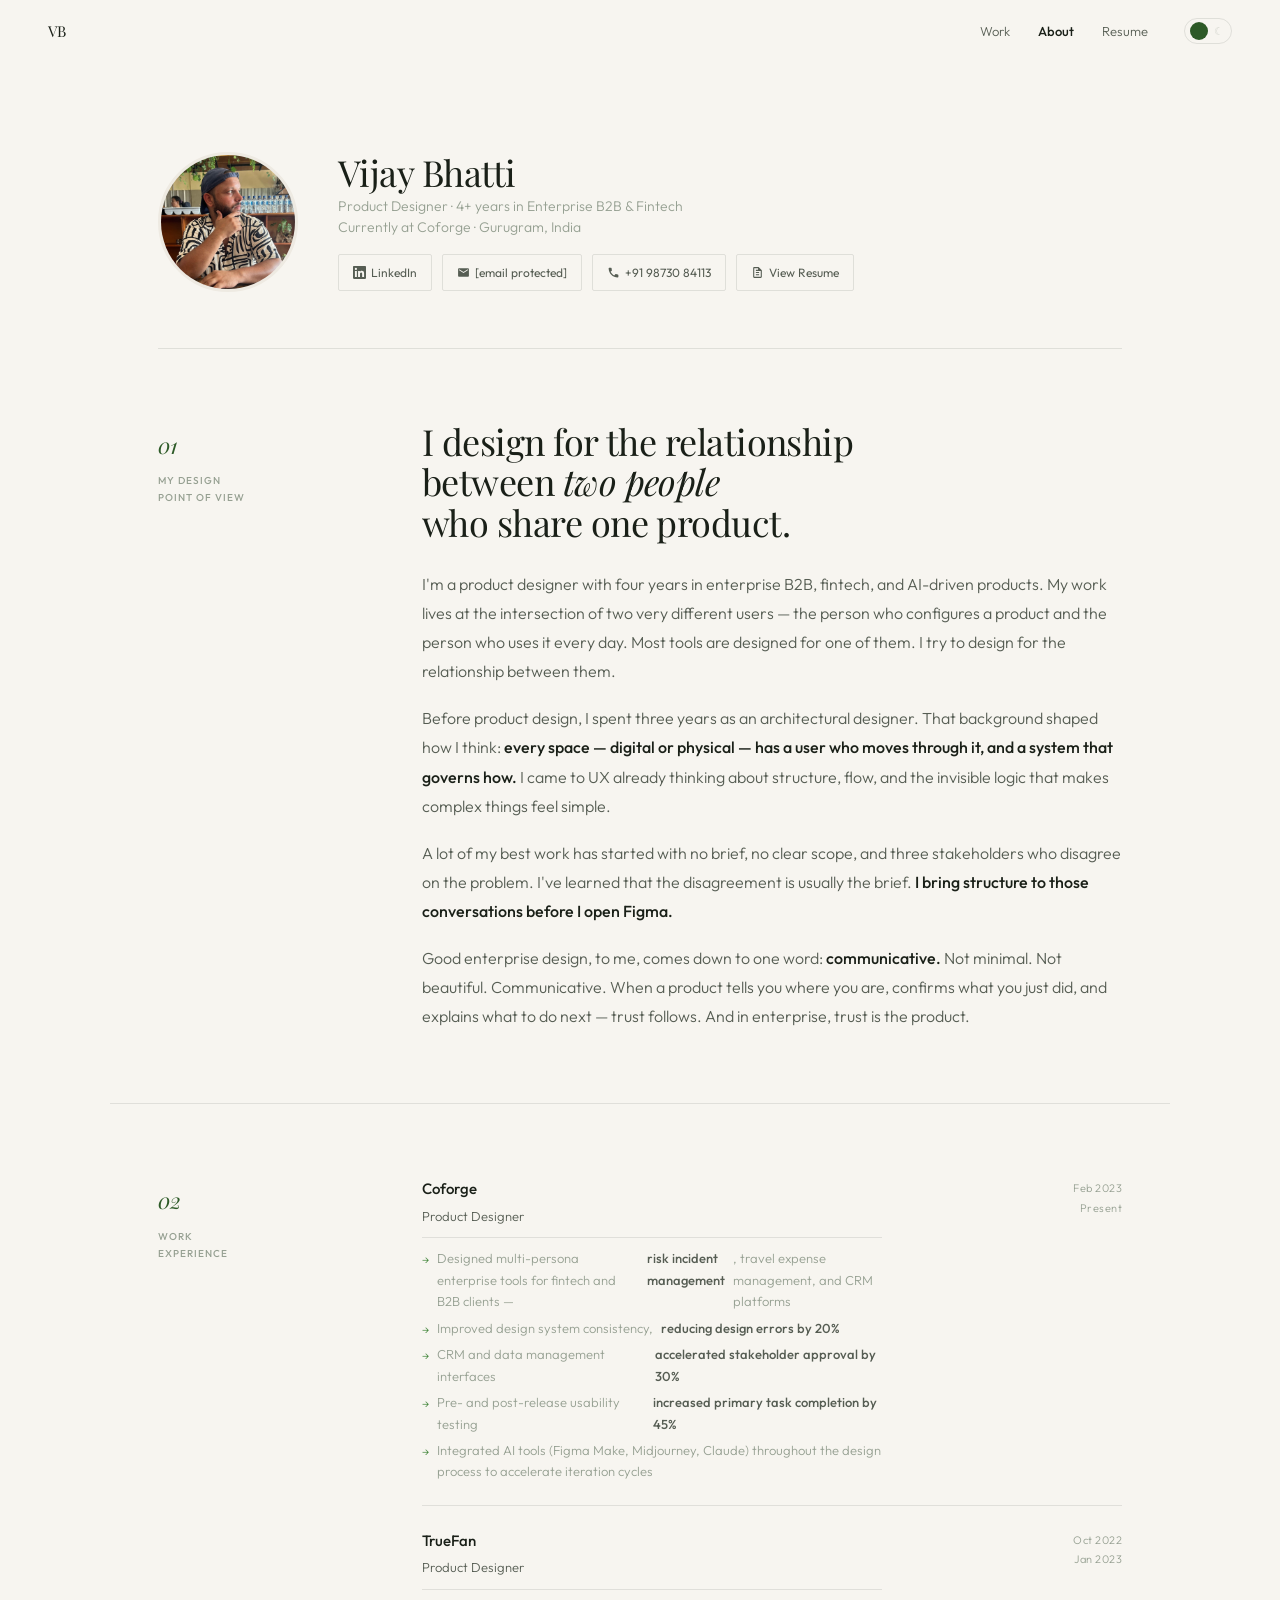
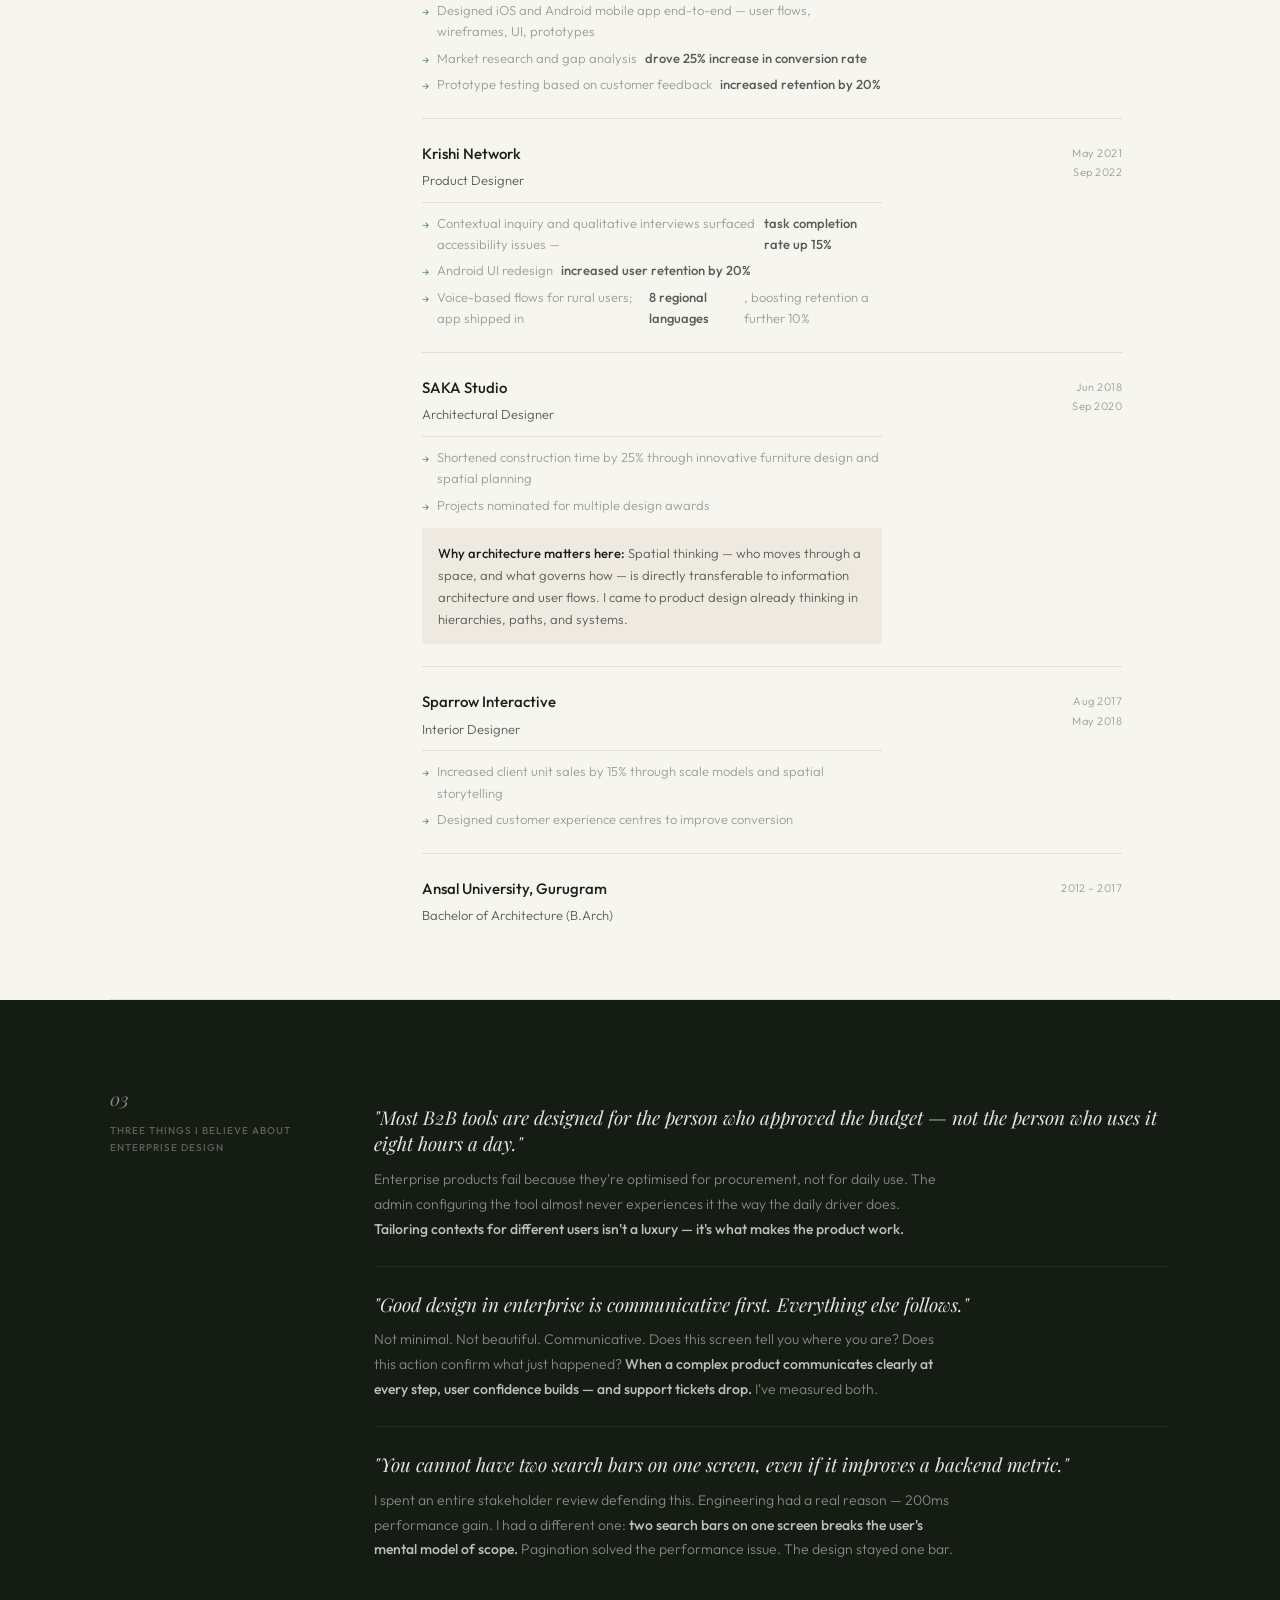
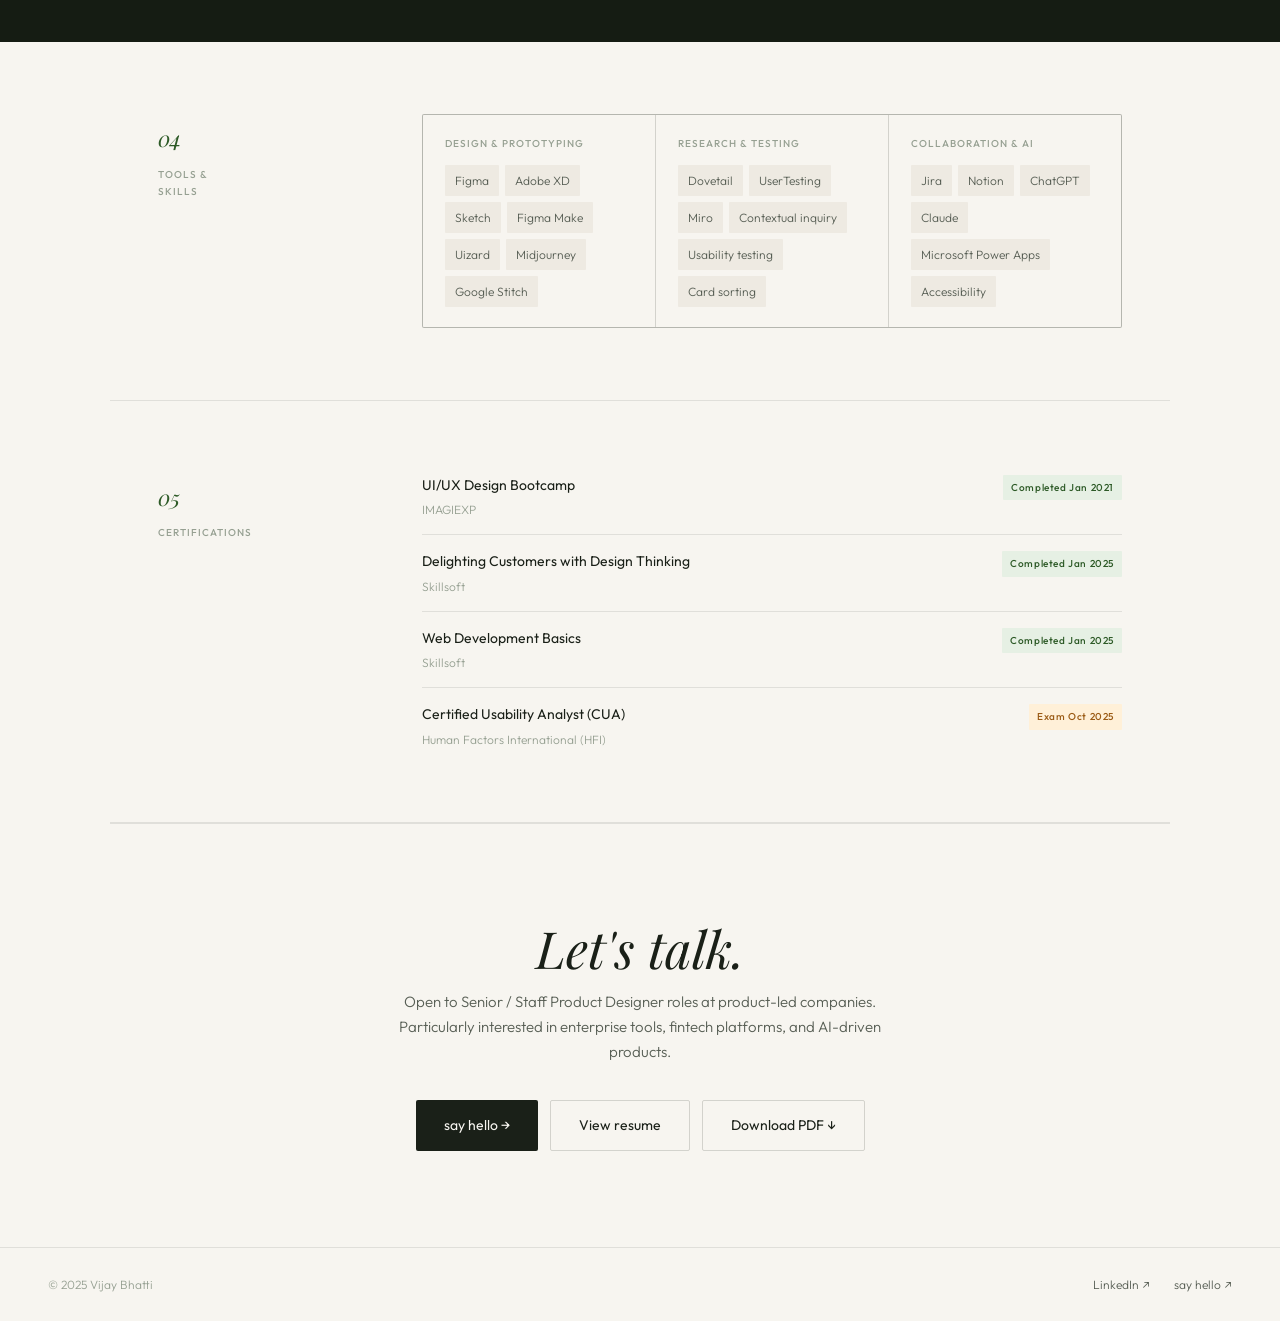
==== about.html @ 5dab1c4c "Update portfolio case studies, navigation, and resume download. Align home/case-study navigation and" ====
<!DOCTYPE html>
<html lang="en">
<head>
<meta charset="UTF-8">
<meta name="viewport" content="width=device-width, initial-scale=1.0">
<title>About — Vijay Bhatti · Product Designer</title>
<meta name="description" content="Vijay Bhatti — Product Designer specialising in enterprise B2B and multi-persona products. 4+ years experience. Currently at Coforge.">
<link rel="preconnect" href="https://fonts.googleapis.com">
<link rel="preconnect" href="https://fonts.gstatic.com" crossorigin>
<link href="https://fonts.googleapis.com/css2?family=Playfair+Display:ital,wght@0,400;0,500;1,400;1,500&family=Outfit:wght@300;400;500&display=swap" rel="stylesheet">
<style>
*,*::before,*::after{box-sizing:border-box;margin:0;padding:0}
:root{
  --bg:#F7F5F0;--bg-alt:#EEEAE2;--bg-dark:#151C13;
  --ink:#1A2018;--ink2:#565D53;--ink3:#96A092;
  --g:#2D5A27;--gl:#4A8A42;--gx:#E6F0E4;
  --w:#C4592A;--border:rgba(26,32,24,.10);--bm:rgba(26,32,24,.16);
  --serif:'Playfair Display',Georgia,serif;--sans:'Outfit',system-ui,sans-serif;--wide:1060px;
}
html{scroll-behavior:smooth}
body{background:var(--bg);color:var(--ink);font-family:var(--sans);font-weight:300;font-size:17px;line-height:1.75;-webkit-font-smoothing:antialiased}
#prog{position:fixed;top:0;left:0;right:0;z-index:200;height:2px;width:0;background:var(--g);transition:width .08s linear}
nav{position:fixed;top:0;left:0;right:0;z-index:100;display:flex;align-items:center;justify-content:space-between;padding:18px 48px;border-bottom:1px solid transparent;transition:background .3s,border-color .3s}
nav.sc{background:rgba(247,245,240,.93);backdrop-filter:blur(14px);border-color:var(--border)}
.nlogo{font-family:var(--serif);font-size:15px;color:var(--ink);text-decoration:none;letter-spacing:.02em}
.nr{display:flex;align-items:center;gap:28px}
.nl{font-size:13px;color:var(--ink2);text-decoration:none;transition:color .2s;font-weight:300}
.nl:hover{color:var(--ink)}
.nl.active{color:var(--ink);font-weight:500}
p{font-size:16px;line-height:1.82;color:var(--ink2);margin-bottom:18px}
p strong{color:var(--ink);font-weight:500}
p:last-child{margin-bottom:0}
footer{border-top:1px solid var(--border);padding:26px 48px;display:flex;justify-content:space-between;align-items:center}
.fc{font-size:12px;color:var(--ink3)}
.flinks{display:flex;gap:24px}
.fa{font-size:12px;color:var(--ink2);text-decoration:none;transition:color .2s}
.fa:hover{color:var(--ink)}
@keyframes fu{from{opacity:0;transform:translateY(14px)}to{opacity:1;transform:none}}

/* ── HERO ── */
.a-hero{padding:152px 48px 0;max-width:var(--wide);margin:0 auto}

/* Photo + identity top strip */
.identity-strip{display:grid;grid-template-columns:auto 1fr;gap:40px;align-items:center;padding-bottom:56px;border-bottom:1px solid var(--border);opacity:0;animation:fu .7s ease .1s forwards}
.avatar{width:140px;height:140px;border-radius:50%;overflow:hidden;flex-shrink:0;border:3px solid var(--bg-alt)}
.avatar img{width:100%;height:100%;object-fit:cover;object-position:center top}
.id-right{}
.id-name{font-family:var(--serif);font-size:36px;font-weight:400;line-height:1.1;letter-spacing:-.015em;color:var(--ink);margin-bottom:4px}
.id-title{font-size:14px;color:var(--ink3);margin-bottom:16px;line-height:1.5}
.id-links{display:flex;gap:10px;flex-wrap:wrap}
.id-link{font-size:12px;font-weight:400;color:var(--ink2);text-decoration:none;padding:7px 14px;border:1px solid var(--border);border-radius:2px;display:flex;align-items:center;gap:5px;transition:border-color .2s,color .2s}
.id-link:hover{border-color:var(--bm);color:var(--ink)}
.id-link svg{width:13px;height:13px;fill:currentColor;flex-shrink:0}

/* POV section */
.pov-section{max-width:var(--wide);margin:0 auto;padding:72px 48px;display:grid;grid-template-columns:200px 1fr;gap:0 64px;border-bottom:1px solid var(--border);opacity:0;transform:translateY(16px);transition:opacity .6s,transform .6s}
.pov-section.v{opacity:1;transform:none}
.sec-label{font-size:10px;font-weight:500;letter-spacing:.1em;text-transform:uppercase;color:var(--ink3);padding-top:6px;line-height:1.7}
.sec-label span{display:block;font-family:var(--serif);font-size:22px;font-style:italic;font-weight:400;color:var(--g);margin-bottom:8px;letter-spacing:0;text-transform:none}
.pov-heading{font-family:var(--serif);font-size:clamp(26px,3vw,36px);font-weight:400;line-height:1.12;letter-spacing:-.015em;color:var(--ink);margin-bottom:28px}
.pov-heading em{font-style:italic}

/* ── GENERIC SECTION ── */
.sec{max-width:var(--wide);margin:0 auto;padding:72px 48px;display:grid;grid-template-columns:200px 1fr;gap:0 64px;border-bottom:1px solid var(--border);opacity:0;transform:translateY(16px);transition:opacity .6s,transform .6s}
.sec.v{opacity:1;transform:none}
.sec:last-of-type{border-bottom:none}

/* ── EXPERIENCE ── */
.exp-list{display:flex;flex-direction:column;gap:0}
.exp-item{display:flex;justify-content:space-between;align-items:flex-start;padding:22px 0;border-bottom:1px solid var(--border)}
.exp-item:first-child{padding-top:0}
.exp-item:last-child{border-bottom:none;padding-bottom:0}
.exp-co{font-size:15px;font-weight:500;color:var(--ink);margin-bottom:2px}
.exp-role{font-size:13px;color:var(--ink2);margin-bottom:0}
.exp-years{font-size:11px;color:var(--ink3);white-space:nowrap;padding-top:3px;letter-spacing:.04em;text-align:right;flex-shrink:0;margin-left:20px}
.exp-bullets{list-style:none;display:flex;flex-direction:column;gap:5px;margin-top:10px;padding-top:10px;border-top:1px solid var(--border);max-width:460px}
.exp-bullet{font-size:13px;color:var(--ink3);line-height:1.65;display:flex;gap:8px}
.exp-bullet::before{content:"→";color:var(--gl);flex-shrink:0;font-size:11px;margin-top:3px}
.exp-bullet strong{color:var(--ink2);font-weight:500}
.arch-note{margin-top:12px;padding:14px 16px;background:var(--bg-alt);border-radius:2px;font-size:13px;color:var(--ink2);line-height:1.7;max-width:460px}
.arch-note strong{color:var(--ink);font-weight:500}

/* ── BELIEFS (dark) ── */
.beliefs-wrap{background:var(--bg-dark);padding:80px 48px;opacity:0;transform:translateY(16px);transition:opacity .6s,transform .6s}
.beliefs-wrap.v{opacity:1;transform:none}
.beliefs-inner{max-width:var(--wide);margin:0 auto;display:grid;grid-template-columns:200px 1fr;gap:0 64px}
.b-label{font-size:10px;font-weight:500;letter-spacing:.1em;text-transform:uppercase;color:rgba(255,255,255,.3);padding-top:4px;line-height:1.7}
.b-label span{display:block;font-family:var(--serif);font-size:18px;font-style:italic;font-weight:400;color:rgba(255,255,255,.5);margin-bottom:8px;letter-spacing:0;text-transform:none}
.beliefs{display:flex;flex-direction:column;gap:0}
.belief{padding:24px 0;border-bottom:1px solid rgba(255,255,255,.07)}
.belief:last-child{border-bottom:none;padding-bottom:0}
.belief-q{font-family:var(--serif);font-size:19px;font-style:italic;color:rgba(255,255,255,.88);line-height:1.4;margin-bottom:10px}
.belief-a{font-size:14px;line-height:1.78;color:rgba(255,255,255,.48);max-width:580px;margin:0}
.belief-a strong{color:rgba(255,255,255,.72);font-weight:500}

/* ── TOOLS ── */
.tools-grid{display:grid;grid-template-columns:1fr 1fr 1fr;gap:1px;background:var(--bm);border:1px solid var(--bm);border-radius:2px;overflow:hidden}
.tg{background:var(--bg);padding:20px 22px}
.tg-l{font-size:10px;font-weight:500;letter-spacing:.1em;text-transform:uppercase;color:var(--ink3);margin-bottom:12px}
.tg-tags{display:flex;flex-wrap:wrap;gap:6px}
.tg-t{font-size:12px;color:var(--ink2);padding:5px 10px;background:var(--bg-alt);border-radius:1px}

/* ── CERTS ── */
.cert-list{display:flex;flex-direction:column;gap:0}
.cert-item{display:flex;justify-content:space-between;align-items:flex-start;padding:14px 0;border-bottom:1px solid var(--border)}
.cert-item:first-child{padding-top:0}
.cert-item:last-child{border-bottom:none;padding-bottom:0}
.cert-name{font-size:14px;font-weight:400;color:var(--ink);margin-bottom:2px}
.cert-org{font-size:12px;color:var(--ink3)}
.cert-badge{font-size:10px;font-weight:500;letter-spacing:.06em;white-space:nowrap;padding:4px 8px;border-radius:1px;margin-left:16px;flex-shrink:0;margin-top:2px}
.cert-badge.done{background:var(--gx);color:var(--g)}
.cert-badge.prog{background:#FFF0D8;color:#9A5A14}

/* ── CTA ── */
.cta-sec{max-width:var(--wide);margin:0 auto;padding:96px 48px;text-align:center;border-top:1px solid var(--border);opacity:0;transform:translateY(16px);transition:opacity .6s,transform .6s}
.cta-sec.v{opacity:1;transform:none}
.cta-h{font-family:var(--serif);font-size:clamp(32px,4vw,52px);font-weight:400;font-style:italic;color:var(--ink);margin-bottom:14px;line-height:1.1}
.cta-sub{font-size:15px;color:var(--ink2);margin-bottom:36px;line-height:1.65;max-width:500px;margin-left:auto;margin-right:auto}
.cta-btns{display:flex;gap:12px;justify-content:center;flex-wrap:wrap}
.btn-p{display:inline-flex;align-items:center;gap:8px;padding:13px 28px;background:var(--ink);color:var(--bg);font-size:14px;font-weight:400;text-decoration:none;border-radius:2px;transition:background .2s}
.btn-p:hover{background:var(--g)}
.btn-s{display:inline-flex;align-items:center;gap:8px;padding:12px 28px;background:transparent;color:var(--ink);font-size:14px;font-weight:400;text-decoration:none;border:1px solid var(--bm);border-radius:2px;transition:border-color .2s}
.btn-s:hover{border-color:var(--ink)}

@media(max-width:760px){
  nav{padding:16px 20px}
  .a-hero{padding:130px 20px 0}
  .identity-strip{grid-template-columns:1fr;gap:24px;text-align:center}
  .id-links{justify-content:center}
  .avatar{margin:0 auto}
  .pov-section,.sec{padding:56px 20px;grid-template-columns:1fr;gap:20px}
  .beliefs-wrap{padding:56px 20px}
  .beliefs-inner{grid-template-columns:1fr;gap:20px}
  .tools-grid{grid-template-columns:1fr}
  .cta-sec{padding:72px 20px}
  footer{padding:24px 20px;flex-direction:column;gap:12px;align-items:flex-start}
}

/* ─── DARK MODE VARIABLES ─── */
[data-theme="dark"] {
  --bg:     #0D1410;
  --bg-alt: #131A11;
  --bg-dark:#070C07;
  --ink:    #D8E8D2;
  --ink2:   #7A9E74;
  --ink3:   #3E5C3A;
  --g:      #58AA50;
  --gl:     #70C266;
  --gx:     rgba(88,170,80,.13);
  --w:      #D87860;
  --border: rgba(188,228,180,.08);
  --bm:     rgba(188,228,180,.14);
}
[data-theme="dark"] body {
  color-scheme: dark;
}
/* Nav scrolled state in dark */
[data-theme="dark"] nav.sc {
  background: rgba(13,20,16,.93);
}
/* Cards / surface overrides */
[data-theme="dark"] .resume-card,
[data-theme="dark"] .wc,
[data-theme="dark"] .wc-body {
  background: var(--bg-alt);
}
[data-theme="dark"] .r-summary {
  background: rgba(88,170,80,.08);
}
/* White backgrounds that need overriding */
[data-theme="dark"] .r-body,
[data-theme="dark"] .mc,
[data-theme="dark"] .strat-card,
[data-theme="dark"] .sc2,
[data-theme="dark"] .pc,
[data-theme="dark"] .method,
[data-theme="dark"] .finding,
[data-theme="dark"] .tool-group,
[data-theme="dark"] .tg,
[data-theme="dark"] .ds-block,
[data-theme="dark"] .desk-card,
[data-theme="dark"] .metric,
[data-theme="dark"] .cert-item,
[data-theme="dark"] .beyond-card,
[data-theme="dark"] .tg,
[data-theme="dark"] .dec-kept,
[data-theme="dark"] .skill-tag,
[data-theme="dark"] .tg-t,
[data-theme="dark"] .screen-card,
[data-theme="dark"] .ta-step {
  background: var(--bg-alt);
}
[data-theme="dark"] .pc.a { background: rgba(88,170,80,.08); }
[data-theme="dark"] .p-card.admin,
[data-theme="dark"] .p-card.a { background: rgba(88,170,80,.08); }
[data-theme="dark"] .finding.w { background: rgba(196,89,42,.06); }
[data-theme="dark"] .arch-note { background: rgba(188,228,180,.05); }
[data-theme="dark"] .wf-card,
[data-theme="dark"] .wf { background: #111811; }
[data-theme="dark"] .wf-bar { background: #0D1510; }
[data-theme="dark"] .wf-field-input,
[data-theme="dark"] .wf-textarea { background: #0A1208; border-color: rgba(188,228,180,.18); }
[data-theme="dark"] .wf-stat,
[data-theme="dark"] .wf-notification { background: rgba(188,228,180,.05); border-color: rgba(188,228,180,.1); }
[data-theme="dark"] .wf-table { border-color: rgba(188,228,180,.1); }
[data-theme="dark"] .wf-thead,
[data-theme="dark"] .wf-sidebar-comments { background: rgba(88,170,80,.08); }
[data-theme="dark"] .wf-trow { border-color: rgba(188,228,180,.05); }
[data-theme="dark"] .wf-sub-steps { background: transparent; }
/* Dark section overrides — keep dark areas dark in dark mode */
[data-theme="dark"] .retro,
[data-theme="dark"] .beliefs-wrap,
[data-theme="dark"] .jm-wrap,
[data-theme="dark"] .r-header {
  background: var(--bg-dark);
}
/* Screen labels */
[data-theme="dark"] .desk-cap,
[data-theme="dark"] .mob-cap,
[data-theme="dark"] .screen-card-cap,
[data-theme="dark"] .ia-wrap,
[data-theme="dark"] .lofi-section,
[data-theme="dark"] .ds-wrap,
[data-theme="dark"] .about-strip {
  background: var(--bg-alt);
  border-color: var(--border);
}
/* Inputs on resume */
[data-theme="dark"] .resume-card { background: #0D1410; border-color: var(--bm); }
[data-theme="dark"] .cert-grid .cert-item { border-color: var(--border); }
/* Image full bleed sections */
[data-theme="dark"] .fb,
[data-theme="dark"] .image-full,
[data-theme="dark"] .cs-image-full { background: var(--bg-alt); }
/* Work cards on index */
[data-theme="dark"] .work-card,
[data-theme="dark"] .wc { background: var(--bg); }
[data-theme="dark"] .wc-ph { background: var(--bg-alt); }
[data-theme="dark"] .wc:hover { background: var(--bg-alt); }
/* Theme toggle button */
.theme-toggle {
  background: none;
  border: 1px solid var(--border);
  border-radius: 50px;
  cursor: pointer;
  display: flex;
  align-items: center;
  gap: 0;
  padding: 5px 10px;
  transition: border-color .2s, background .2s;
  margin-left: 4px;
  position: relative;
  width: 52px;
  height: 28px;
  flex-shrink: 0;
  overflow: hidden;
}
.theme-toggle:hover { border-color: var(--bm); background: var(--gx); }
.theme-toggle-track {
  position: absolute;
  inset: 0;
  display: flex;
  align-items: center;
  justify-content: space-between;
  padding: 0 7px;
}
.theme-toggle-thumb {
  position: absolute;
  width: 18px;
  height: 18px;
  border-radius: 50%;
  background: var(--g);
  top: 50%;
  transform: translateY(-50%);
  left: 5px;
  transition: left .25s cubic-bezier(.4,0,.2,1), background .2s;
}
[data-theme="dark"] .theme-toggle-thumb {
  left: 27px;
  background: var(--g);
}
.tt-sun, .tt-moon {
  font-size: 12px;
  line-height: 1;
  transition: opacity .2s;
}
.tt-sun  { opacity: 1; color: var(--ink3); }
.tt-moon { opacity: .4; color: var(--ink3); }
[data-theme="dark"] .tt-sun  { opacity: .4; }
[data-theme="dark"] .tt-moon { opacity: 1; }

/* ─── PHYSICS CURSOR BALL ─── */
#cursor-ball {
  position: fixed;
  top: 0; left: 0;
  width: 14px; height: 14px;
  border-radius: 50%;
  background: var(--g);
  opacity: .65;
  pointer-events: none;
  z-index: 9999;
  will-change: transform;
  box-shadow: 0 0 0 3px var(--gx);
  transition: opacity .3s, width .2s, height .2s, box-shadow .2s;
  display: none;
}
#cursor-ball.active { display: block; }
#cursor-ball.hovering {
  width: 28px; height: 28px;
  opacity: .25;
  box-shadow: 0 0 0 6px var(--gx);
}
@media (pointer: coarse) { #cursor-ball { display: none !important; } }

/* ─── DARK THEME VARIABLES ─── */
[data-theme="dark"]{
  --bg:#0D1410;--bg-alt:#131A11;--bg-dark:#070C07;
  --ink:#D8E8D2;--ink2:#7A9E74;--ink3:#3E5C3A;
  --g:#58AA50;--gl:#70C266;--gx:rgba(88,170,80,.13);
  --w:#D87860;--border:rgba(188,228,180,.08);--bm:rgba(188,228,180,.14);
}
[data-theme="dark"] body{color-scheme:dark}
[data-theme="dark"] nav.sc{background:rgba(13,20,16,.94)}
[data-theme="dark"] .mc,[data-theme="dark"] .sc2,[data-theme="dark"] .pc,
[data-theme="dark"] .pc.b,[data-theme="dark"] .method,[data-theme="dark"] .finding,
[data-theme="dark"] .tg,[data-theme="dark"] .ds-block,[data-theme="dark"] .desk-card,
[data-theme="dark"] .metric,[data-theme="dark"] .cert-item,[data-theme="dark"] .beyond-card,
[data-theme="dark"] .dec-kept,[data-theme="dark"] .skill-tag,[data-theme="dark"] .tg-t,
[data-theme="dark"] .screen-card,[data-theme="dark"] .ta-step,
[data-theme="dark"] .tool-group,[data-theme="dark"] .strat-card,
[data-theme="dark"] .cert-list .cert-item,[data-theme="dark"] .exp-item,
[data-theme="dark"] .arch-note,[data-theme="dark"] .killed-item{background:var(--bg-alt)}
[data-theme="dark"] .pc.a,[data-theme="dark"] .p-card.admin,
[data-theme="dark"] .p-card.a{background:rgba(88,170,80,.08)}
[data-theme="dark"] .finding.w,[data-theme="dark"] .finding.warn{background:rgba(196,89,42,.06)}
[data-theme="dark"] .work-card,[data-theme="dark"] .wc{background:var(--bg)}
[data-theme="dark"] .wc:hover,[data-theme="dark"] .wc-ph{background:var(--bg-alt)}
[data-theme="dark"] .wc-body{background:transparent}
[data-theme="dark"] .retro,[data-theme="dark"] .beliefs-wrap,
[data-theme="dark"] .jm-wrap,[data-theme="dark"] .r-header{background:var(--bg-dark)}
[data-theme="dark"] .ia-wrap,[data-theme="dark"] .lofi-section,
[data-theme="dark"] .ds-wrap,[data-theme="dark"] .about-strip,
[data-theme="dark"] .tf-wrap{background:var(--bg-alt)}
[data-theme="dark"] .desk-cap,[data-theme="dark"] .mob-cap,
[data-theme="dark"] .screen-card-cap{background:var(--bg-alt);border-color:var(--border)}
[data-theme="dark"] .resume-card{background:#0D1410;border-color:var(--bm)}
[data-theme="dark"] .r-summary{background:rgba(88,170,80,.08)}
[data-theme="dark"] .wf,[data-theme="dark"] .wc-card{background:#111811}
[data-theme="dark"] .wf-bar{background:#0D1510}
[data-theme="dark"] .wf-thead,[data-theme="dark"] .wf-sidebar-comments{background:rgba(88,170,80,.08)}
/* theme toggle */
.theme-toggle{
  background:none;border:1px solid var(--border);border-radius:50px;
  cursor:pointer;padding:0;margin-left:8px;
  position:relative;width:48px;height:26px;flex-shrink:0;
  transition:border-color .2s,background .2s;overflow:hidden;
}
.theme-toggle:hover{border-color:var(--bm);background:var(--gx)}
.tt-track{
  position:absolute;inset:0;display:flex;
  align-items:center;justify-content:space-between;padding:0 6px;
}
.tt-sun,.tt-moon{font-size:11px;line-height:1;transition:opacity .2s;user-select:none}
.tt-sun{color:#C4960A;opacity:1}
.tt-moon{color:var(--ink3);opacity:.35}
[data-theme="dark"] .tt-sun{opacity:.35}
[data-theme="dark"] .tt-moon{opacity:1;color:#9AC0E0}
.tt-thumb{
  position:absolute;width:18px;height:18px;border-radius:50%;
  background:var(--g);top:50%;transform:translateY(-50%);
  left:4px;transition:left .25s cubic-bezier(.4,0,.2,1),background .2s;
}
[data-theme="dark"] .tt-thumb{left:26px}
/* cursor ball */
#vb-ball{
  position:fixed;top:0;left:0;width:13px;height:13px;border-radius:50%;
  background:var(--g);opacity:.6;pointer-events:none;z-index:9999;
  will-change:transform;box-shadow:0 0 0 3px var(--gx);
  transition:opacity .4s,width .18s,height .18s,box-shadow .18s;
  display:none;
}
#vb-ball.on{display:block}
#vb-ball.big{width:26px;height:26px;opacity:.22;box-shadow:0 0 0 7px var(--gx)}
@media(pointer:coarse){#vb-ball{display:none!important}}
</style>
</head>
<body>
<div id="prog"></div>

<nav id="nav">
  <a href="index.html" class="nlogo">VB</a>
  <div class="nr">
    <a href="index.html" class="nl">Work</a>
    <a href="about.html" class="nl active">About</a>
    <a href="resume.html" class="nl">Resume</a>
  <button class="theme-toggle" id="theme-toggle" aria-label="Toggle dark mode" onclick="toggleTheme()">
    <div class="theme-toggle-track">
      <span class="tt-sun">☀</span>
      <span class="tt-moon">☾</span>
    </div>
    <div class="theme-toggle-thumb"></div>
  </button>
  </div>
</nav>

<!-- IDENTITY STRIP -->
<section class="a-hero">
  <div class="identity-strip">
    <div class="avatar">
      <img src="[data-uri]" alt="Vijay Bhatti">
    </div>
    <div class="id-right">
      <div class="id-name">Vijay Bhatti</div>
      <div class="id-title">Product Designer · 4+ years in Enterprise B2B &amp; Fintech<br>Currently at Coforge · Gurugram, India</div>
      <div class="id-links">
        <a href="https://www.linkedin.com/in/vijay-bhattti-4a036782/" class="id-link" target="_blank">
          <svg viewBox="0 0 24 24"><path d="M20.447 20.452h-3.554v-5.569c0-1.328-.027-3.037-1.852-3.037-1.853 0-2.136 1.445-2.136 2.939v5.667H9.351V9h3.414v1.561h.046c.477-.9 1.637-1.85 3.37-1.85 3.601 0 4.267 2.37 4.267 5.455v6.286zM5.337 7.433a2.062 2.062 0 01-2.063-2.065 2.064 2.064 0 112.063 2.065zm1.782 13.019H3.555V9h3.564v11.452zM22.225 0H1.771C.792 0 0 .774 0 1.729v20.542C0 23.227.792 24 1.771 24h20.451C23.2 24 24 23.227 24 22.271V1.729C24 .774 23.2 0 22.222 0h.003z"/></svg>
          LinkedIn
        </a>
        <a href="/cdn-cgi/l/email-protection#e89e818289918a80899c9c81d9d1d1daa88f85898184c68b8785" class="id-link">
          <svg viewBox="0 0 24 24"><path d="M20 4H4c-1.1 0-2 .9-2 2v12c0 1.1.9 2 2 2h16c1.1 0 2-.9 2-2V6c0-1.1-.9-2-2-2zm0 4l-8 5-8-5V6l8 5 8-5v2z"/></svg>
          <span class="__cf_email__" data-cfemail="c7b1aeada6bea5afa6b3b3aef6fefef587a0aaa6aeabe9a4a8aa">[email&#160;protected]</span>
        </a>
        <a href="tel:+919873084113" class="id-link">
          <svg viewBox="0 0 24 24"><path d="M6.62 10.79c1.44 2.83 3.76 5.14 6.59 6.59l2.2-2.2c.27-.27.67-.36 1.02-.24 1.12.37 2.33.57 3.57.57.55 0 1 .45 1 1V20c0 .55-.45 1-1 1-9.39 0-17-7.61-17-17 0-.55.45-1 1-1h3.5c.55 0 1 .45 1 1 0 1.25.2 2.45.57 3.57.11.35.03.74-.25 1.02l-2.2 2.2z"/></svg>
          +91 98730 84113
        </a>
        <a href="resume.html" class="id-link">
          <svg viewBox="0 0 24 24"><path d="M14 2H6c-1.1 0-2 .9-2 2v16c0 1.1.9 2 2 2h12c1.1 0 2-.9 2-2V8l-6-6zm4 18H6V4h7v5h5v11zm-9-5h6v2H9v-2zm0-4h6v2H9v-2zm0-4h4v2H9V7z"/></svg>
          View Resume
        </a>
      </div>
    </div>
  </div>
</section>

<!-- POV -->
<div class="pov-section" id="pov">
  <div class="sec-label"><span>01</span>My design<br>point of view</div>
  <div>
    <h1 class="pov-heading">I design for the relationship<br>between <em>two people</em><br>who share one product.</h1>
    <p>I'm a product designer with four years in enterprise B2B, fintech, and AI-driven products. My work lives at the intersection of two very different users — the person who configures a product and the person who uses it every day. Most tools are designed for one of them. I try to design for the relationship between them.</p>
    <p>Before product design, I spent three years as an architectural designer. That background shaped how I think: <strong>every space — digital or physical — has a user who moves through it, and a system that governs how.</strong> I came to UX already thinking about structure, flow, and the invisible logic that makes complex things feel simple.</p>
    <p>A lot of my best work has started with no brief, no clear scope, and three stakeholders who disagree on the problem. I've learned that the disagreement is usually the brief. <strong>I bring structure to those conversations before I open Figma.</strong></p>
    <p>Good enterprise design, to me, comes down to one word: <strong>communicative.</strong> Not minimal. Not beautiful. Communicative. When a product tells you where you are, confirms what you just did, and explains what to do next — trust follows. And in enterprise, trust is the product.</p>
  </div>
</div>

<!-- EXPERIENCE -->
<div class="sec" id="exp">
  <div class="sec-label"><span>02</span>Work<br>experience</div>
  <div class="exp-list">

    <div class="exp-item">
      <div>
        <div class="exp-co">Coforge</div>
        <div class="exp-role">Product Designer</div>
        <ul class="exp-bullets">
          <li class="exp-bullet">Designed multi-persona enterprise tools for fintech and B2B clients — <strong>risk incident management</strong>, travel expense management, and CRM platforms</li>
          <li class="exp-bullet">Improved design system consistency, <strong>reducing design errors by 20%</strong></li>
          <li class="exp-bullet">CRM and data management interfaces <strong>accelerated stakeholder approval by 30%</strong></li>
          <li class="exp-bullet">Pre- and post-release usability testing <strong>increased primary task completion by 45%</strong></li>
          <li class="exp-bullet">Integrated AI tools (Figma Make, Midjourney, Claude) throughout the design process to accelerate iteration cycles</li>
        </ul>
      </div>
      <div class="exp-years">Feb 2023<br>Present</div>
    </div>

    <div class="exp-item">
      <div>
        <div class="exp-co">TrueFan</div>
        <div class="exp-role">Product Designer</div>
        <ul class="exp-bullets">
          <li class="exp-bullet">Designed iOS and Android mobile app end-to-end — user flows, wireframes, UI, prototypes</li>
          <li class="exp-bullet">Market research and gap analysis <strong>drove 25% increase in conversion rate</strong></li>
          <li class="exp-bullet">Prototype testing based on customer feedback <strong>increased retention by 20%</strong></li>
        </ul>
      </div>
      <div class="exp-years">Oct 2022<br>Jan 2023</div>
    </div>

    <div class="exp-item">
      <div>
        <div class="exp-co">Krishi Network</div>
        <div class="exp-role">Product Designer</div>
        <ul class="exp-bullets">
          <li class="exp-bullet">Contextual inquiry and qualitative interviews surfaced accessibility issues — <strong>task completion rate up 15%</strong></li>
          <li class="exp-bullet">Android UI redesign <strong>increased user retention by 20%</strong></li>
          <li class="exp-bullet">Voice-based flows for rural users; app shipped in <strong>8 regional languages</strong>, boosting retention a further 10%</li>
        </ul>
      </div>
      <div class="exp-years">May 2021<br>Sep 2022</div>
    </div>

    <div class="exp-item">
      <div>
        <div class="exp-co">SAKA Studio</div>
        <div class="exp-role">Architectural Designer</div>
        <ul class="exp-bullets">
          <li class="exp-bullet">Shortened construction time by 25% through innovative furniture design and spatial planning</li>
          <li class="exp-bullet">Projects nominated for multiple design awards</li>
        </ul>
        <div class="arch-note"><strong>Why architecture matters here:</strong> Spatial thinking — who moves through a space, and what governs how — is directly transferable to information architecture and user flows. I came to product design already thinking in hierarchies, paths, and systems.</div>
      </div>
      <div class="exp-years">Jun 2018<br>Sep 2020</div>
    </div>

    <div class="exp-item">
      <div>
        <div class="exp-co">Sparrow Interactive</div>
        <div class="exp-role">Interior Designer</div>
        <ul class="exp-bullets">
          <li class="exp-bullet">Increased client unit sales by 15% through scale models and spatial storytelling</li>
          <li class="exp-bullet">Designed customer experience centres to improve conversion</li>
        </ul>
      </div>
      <div class="exp-years">Aug 2017<br>May 2018</div>
    </div>

    <div class="exp-item" style="border-bottom:none;padding-bottom:0">
      <div>
        <div class="exp-co">Ansal University, Gurugram</div>
        <div class="exp-role">Bachelor of Architecture (B.Arch)</div>
      </div>
      <div class="exp-years">2012 – 2017</div>
    </div>

  </div>
</div>

<!-- BELIEFS (dark) -->
<div class="beliefs-wrap" id="beliefs">
  <div class="beliefs-inner">
    <div class="b-label"><span>03</span>Three things I believe about enterprise design</div>
    <div class="beliefs">
      <div class="belief">
        <div class="belief-q">"Most B2B tools are designed for the person who approved the budget — not the person who uses it eight hours a day."</div>
        <p class="belief-a">Enterprise products fail because they're optimised for procurement, not for daily use. The admin configuring the tool almost never experiences it the way the daily driver does. <strong>Tailoring contexts for different users isn't a luxury — it's what makes the product work.</strong></p>
      </div>
      <div class="belief">
        <div class="belief-q">"Good design in enterprise is communicative first. Everything else follows."</div>
        <p class="belief-a">Not minimal. Not beautiful. Communicative. Does this screen tell you where you are? Does this action confirm what just happened? <strong>When a complex product communicates clearly at every step, user confidence builds — and support tickets drop.</strong> I've measured both.</p>
      </div>
      <div class="belief">
        <div class="belief-q">"You cannot have two search bars on one screen, even if it improves a backend metric."</div>
        <p class="belief-a">I spent an entire stakeholder review defending this. Engineering had a real reason — 200ms performance gain. I had a different one: <strong>two search bars on one screen breaks the user's mental model of scope.</strong> Pagination solved the performance issue. The design stayed one bar.</p>
      </div>
    </div>
  </div>
</div>

<!-- TOOLS -->
<div class="sec" id="tools">
  <div class="sec-label"><span>04</span>Tools &amp;<br>skills</div>
  <div>
    <div class="tools-grid">
      <div class="tg">
        <div class="tg-l">Design &amp; prototyping</div>
        <div class="tg-tags">
          <span class="tg-t">Figma</span><span class="tg-t">Adobe XD</span><span class="tg-t">Sketch</span>
          <span class="tg-t">Figma Make</span><span class="tg-t">Uizard</span><span class="tg-t">Midjourney</span><span class="tg-t">Google Stitch</span>
        </div>
      </div>
      <div class="tg">
        <div class="tg-l">Research &amp; testing</div>
        <div class="tg-tags">
          <span class="tg-t">Dovetail</span><span class="tg-t">UserTesting</span><span class="tg-t">Miro</span>
          <span class="tg-t">Contextual inquiry</span><span class="tg-t">Usability testing</span><span class="tg-t">Card sorting</span>
        </div>
      </div>
      <div class="tg">
        <div class="tg-l">Collaboration &amp; AI</div>
        <div class="tg-tags">
          <span class="tg-t">Jira</span><span class="tg-t">Notion</span><span class="tg-t">ChatGPT</span>
          <span class="tg-t">Claude</span><span class="tg-t">Microsoft Power Apps</span><span class="tg-t">Accessibility</span>
        </div>
      </div>
    </div>
  </div>
</div>

<!-- CERTIFICATIONS -->
<div class="sec" id="certs">
  <div class="sec-label"><span>05</span>Certifications</div>
  <div class="cert-list">
    <div class="cert-item">
      <div><div class="cert-name">UI/UX Design Bootcamp</div><div class="cert-org">IMAGIEXP</div></div>
      <div class="cert-badge done">Completed Jan 2021</div>
    </div>
    <div class="cert-item">
      <div><div class="cert-name">Delighting Customers with Design Thinking</div><div class="cert-org">Skillsoft</div></div>
      <div class="cert-badge done">Completed Jan 2025</div>
    </div>
    <div class="cert-item">
      <div><div class="cert-name">Web Development Basics</div><div class="cert-org">Skillsoft</div></div>
      <div class="cert-badge done">Completed Jan 2025</div>
    </div>
    <div class="cert-item">
      <div><div class="cert-name">Certified Usability Analyst (CUA)</div><div class="cert-org">Human Factors International (HFI)</div></div>
      <div class="cert-badge prog">Exam Oct 2025</div>
    </div>
  </div>
</div>

<!-- CTA -->
<div class="cta-sec" id="cta">
  <h2 class="cta-h">Let's talk.</h2>
  <p class="cta-sub">Open to Senior / Staff Product Designer roles at product-led companies. Particularly interested in enterprise tools, fintech platforms, and AI-driven products.</p>
  <div class="cta-btns">
    <a href="/cdn-cgi/l/email-protection#35435c5f544c575d5441415c040c0c07755258545c591b565a58" class="btn-p">say hello →</a>
    <a href="resume.html" class="btn-s">View resume</a>
    <a href="Resume_VijayBhatti2025.pdf" class="btn-s" target="_blank">Download PDF ↓</a>
  </div>
</div>

<footer>
  <span class="fc">© 2025 Vijay Bhatti</span>
  <div class="flinks">
    <a href="https://www.linkedin.com/in/vijay-bhattti-4a036782/" class="fa" target="_blank">LinkedIn ↗</a>
    <a href="/cdn-cgi/l/email-protection#74021d1e150d161c1500001d454d4d46341319151d185a171b19" class="fa">say hello ↗</a>
  </div>
</footer>
<script>
const p=document.getElementById("prog"),n=document.getElementById("nav");
window.addEventListener("scroll",()=>{
  const s=window.scrollY,t=document.body.scrollHeight-window.innerHeight;
  p.style.width=Math.min(100,s/t*100)+"%";
  n.classList.toggle("sc",s>40);
});
const els=document.querySelectorAll(".pov-section,.sec,.beliefs-wrap,.cta-sec");
const obs=new IntersectionObserver(e=>e.forEach(x=>{if(x.isIntersecting){x.target.classList.add("v");obs.unobserve(x.target)}}),{threshold:.06});
els.forEach(el=>obs.observe(el));
</script>

<div id="vb-ball"></div>
<script>
/* theme */
(function(){var t=sessionStorage.getItem('vbt')||'light';if(t==='dark')document.documentElement.setAttribute('data-theme','dark');})();
function toggleTheme(){var d=document.documentElement.getAttribute('data-theme')==='dark';if(d){document.documentElement.removeAttribute('data-theme');sessionStorage.setItem('vbt','light');}else{document.documentElement.setAttribute('data-theme','dark');sessionStorage.setItem('vbt','dark');}}

/* Use updated profile image in about section */
(function(){
  var avatar=document.querySelector('.avatar img');
  if(avatar){
    avatar.src='assets/images/profile-about.png';
  }
})();
/* physics ball */
(function(){
  if(window.matchMedia('(pointer:coarse)').matches)return;
  var b=document.getElementById('vb-ball');
  if(!b)return;
  b.classList.add('on');
  var bx=-30,by=-30,vx=0,vy=0,mx=-30,my=-30;
  var SP=0.13,DM=0.76,SZ=6.5;
  window.addEventListener('mousemove',function(e){mx=e.clientX;my=e.clientY;});
  document.addEventListener('mouseover',function(e){if(e.target&&e.target.closest&&e.target.closest('a,button,[onclick],.wc,.work-card'))b.classList.add('big');});
  document.addEventListener('mouseout',function(e){if(e.target&&e.target.closest&&e.target.closest('a,button,[onclick],.wc,.work-card'))b.classList.remove('big');});
  window.addEventListener('mouseleave',function(){b.style.opacity='0';});
  window.addEventListener('mouseenter',function(){b.style.opacity='';});
  function tick(){
    var dx=mx-bx,dy=my-by;
    vx=(vx+dx*SP)*DM; vy=(vy+dy*SP)*DM;
    bx+=vx; by+=vy;
    b.style.transform='translate('+(bx-SZ)+'px,'+(by-SZ)+'px)';
    requestAnimationFrame(tick);
  }
  tick();
})();
</script>
</body>
</html>
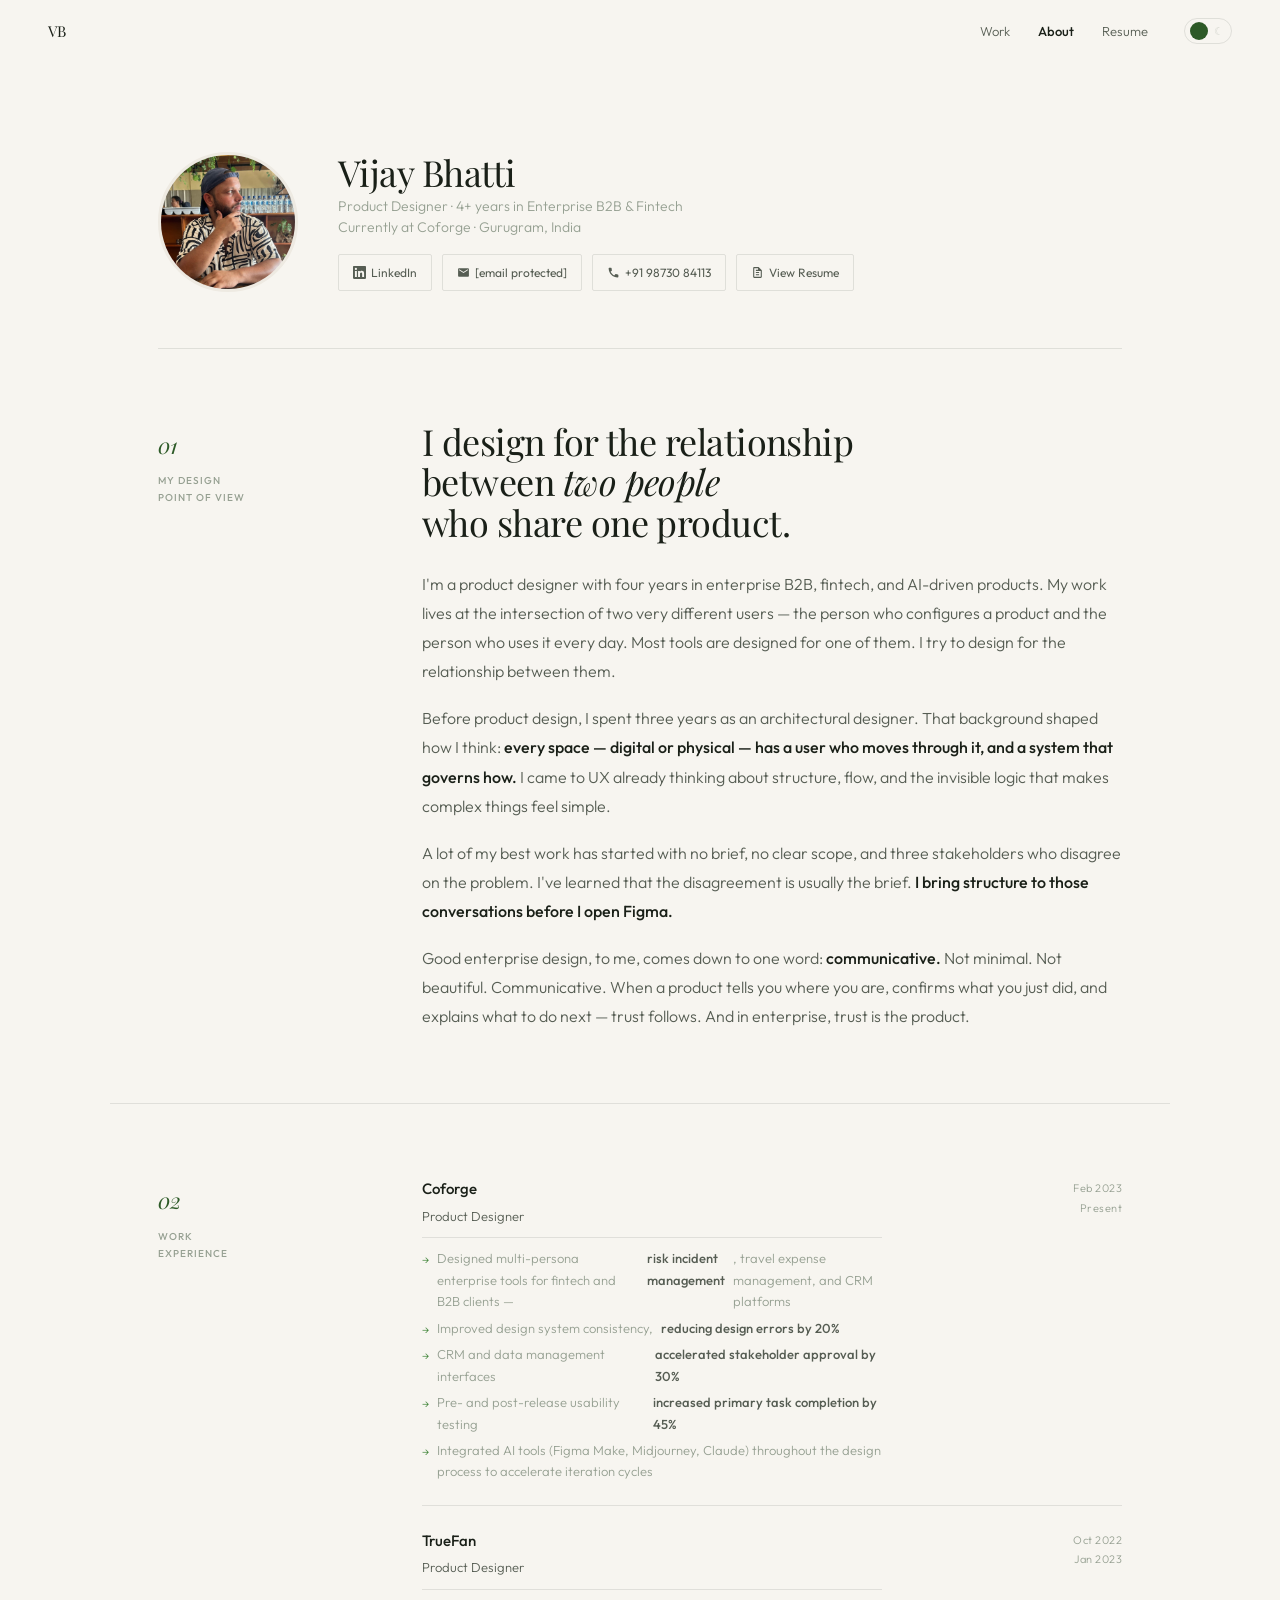
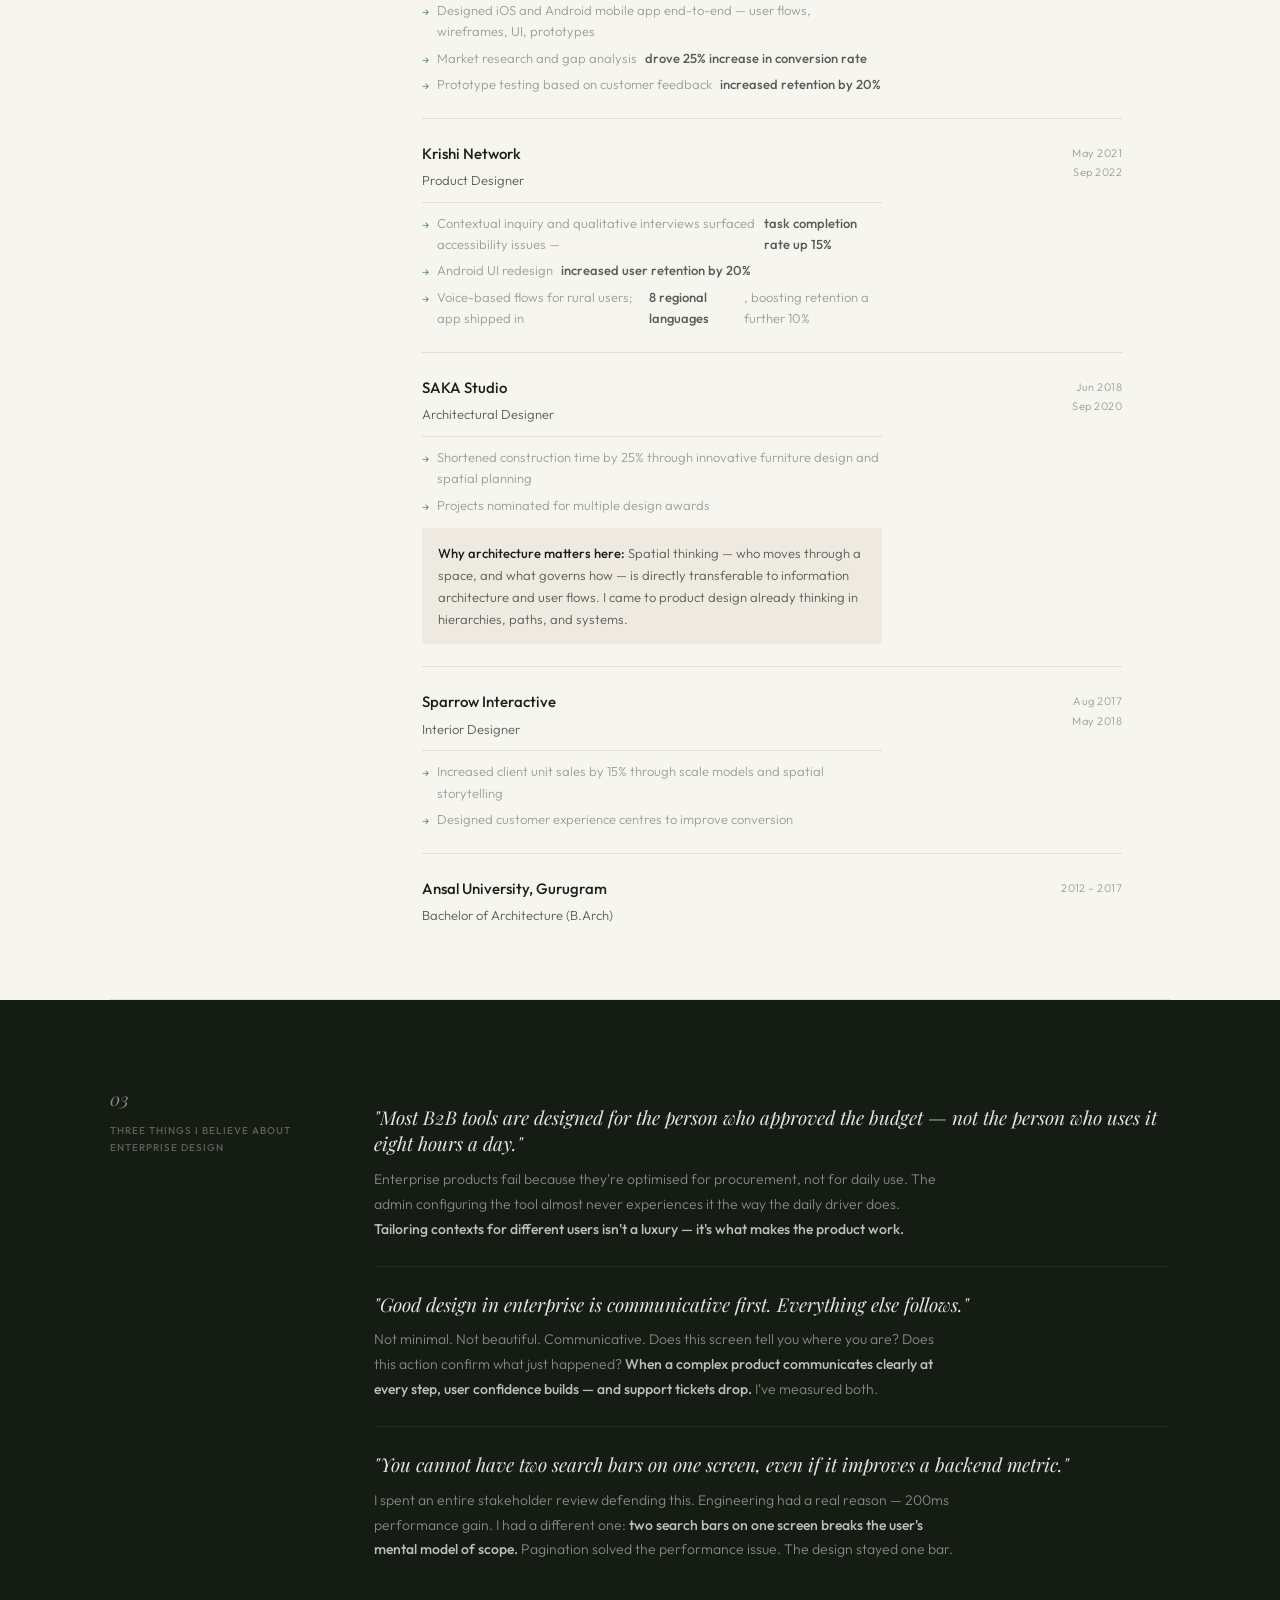
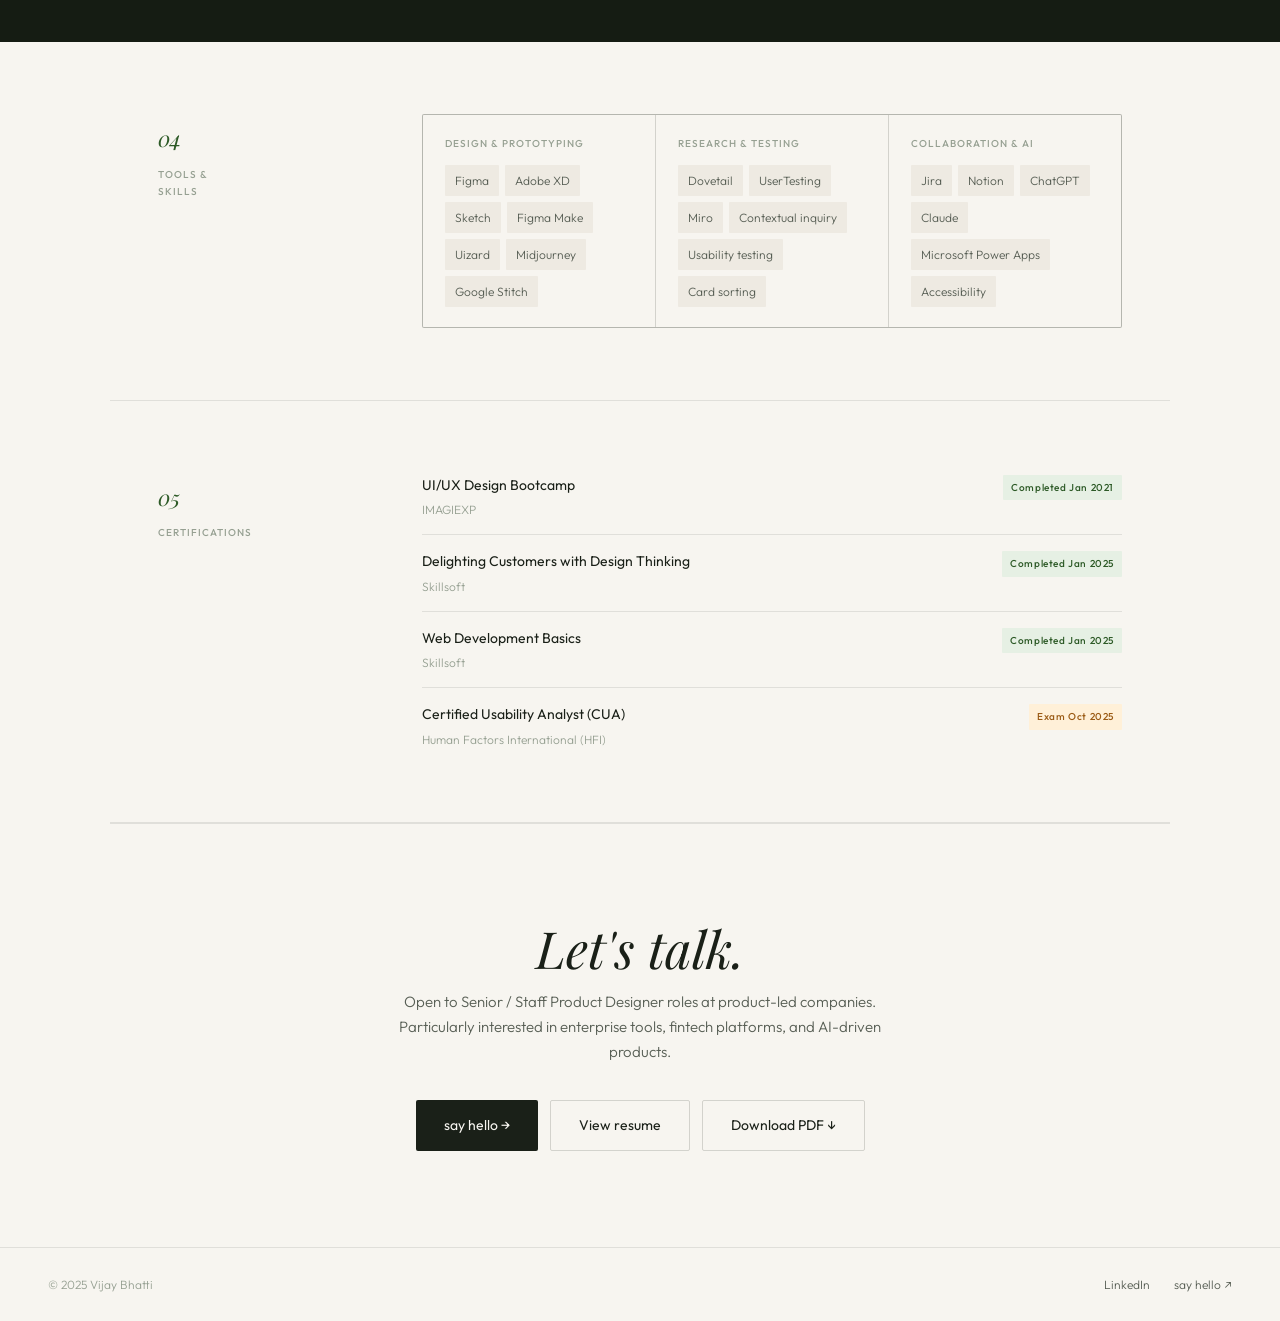
==== commit b1cae0de: "Standardize LinkedIn URL and display labels. Use the exact LinkedIn profile URL format provided and " ====
--- a/about.html
+++ b/about.html
@@ -413,7 +413,7 @@
       <div class="id-name">Vijay Bhatti</div>
       <div class="id-title">Product Designer · 4+ years in Enterprise B2B &amp; Fintech<br>Currently at Coforge · Gurugram, India</div>
       <div class="id-links">
-        <a href="https://www.linkedin.com/in/vijay-bhattti-4a036782/" class="id-link" target="_blank">
+        <a href="https://www.linkedin.com/in/vijay-bhatti-4a036782" class="id-link" target="_blank">
           <svg viewBox="0 0 24 24"><path d="M20.447 20.452h-3.554v-5.569c0-1.328-.027-3.037-1.852-3.037-1.853 0-2.136 1.445-2.136 2.939v5.667H9.351V9h3.414v1.561h.046c.477-.9 1.637-1.85 3.37-1.85 3.601 0 4.267 2.37 4.267 5.455v6.286zM5.337 7.433a2.062 2.062 0 01-2.063-2.065 2.064 2.064 0 112.063 2.065zm1.782 13.019H3.555V9h3.564v11.452zM22.225 0H1.771C.792 0 0 .774 0 1.729v20.542C0 23.227.792 24 1.771 24h20.451C23.2 24 24 23.227 24 22.271V1.729C24 .774 23.2 0 22.222 0h.003z"/></svg>
           LinkedIn
         </a>
@@ -616,7 +616,7 @@
 <footer>
   <span class="fc">© 2025 Vijay Bhatti</span>
   <div class="flinks">
-    <a href="https://www.linkedin.com/in/vijay-bhattti-4a036782/" class="fa" target="_blank">LinkedIn ↗</a>
+    <a href="https://www.linkedin.com/in/vijay-bhatti-4a036782" class="fa" target="_blank">LinkedIn</a>
     <a href="/cdn-cgi/l/email-protection#74021d1e150d161c1500001d454d4d46341319151d185a171b19" class="fa">say hello ↗</a>
   </div>
 </footer>
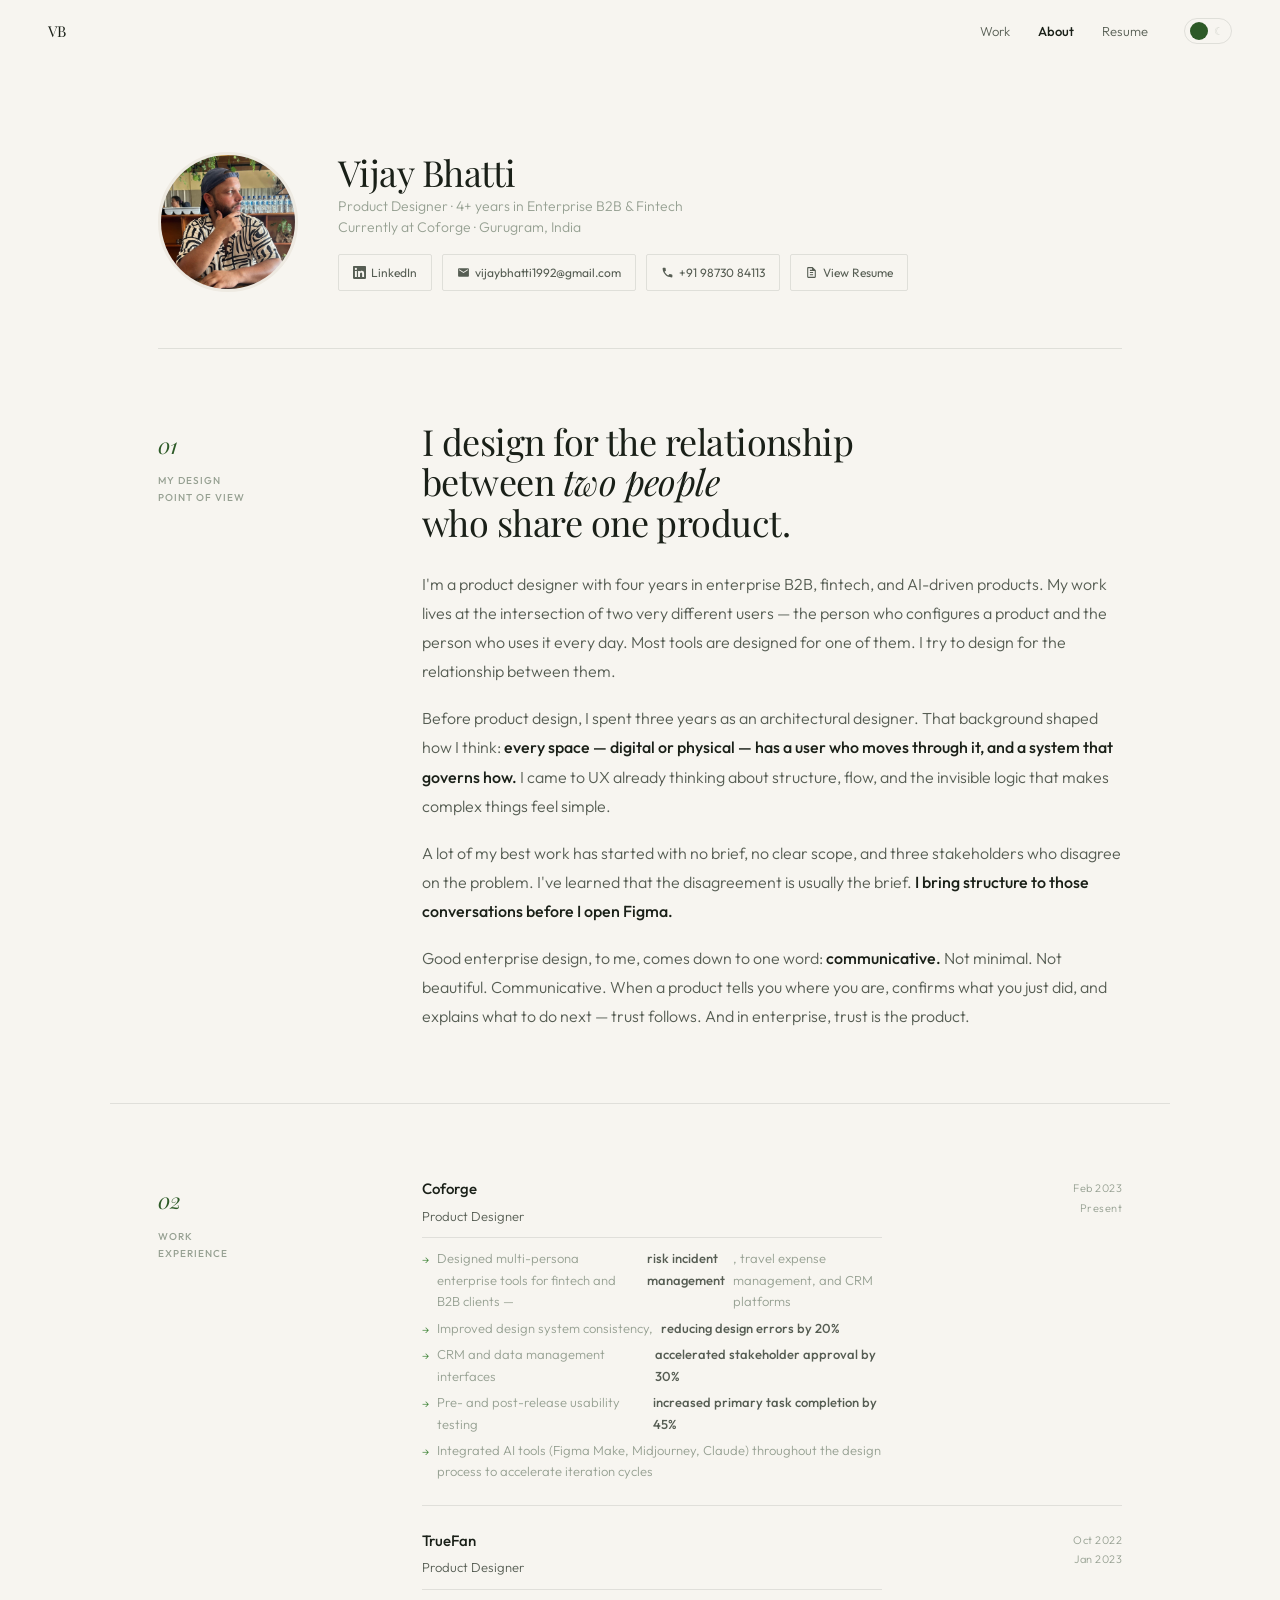
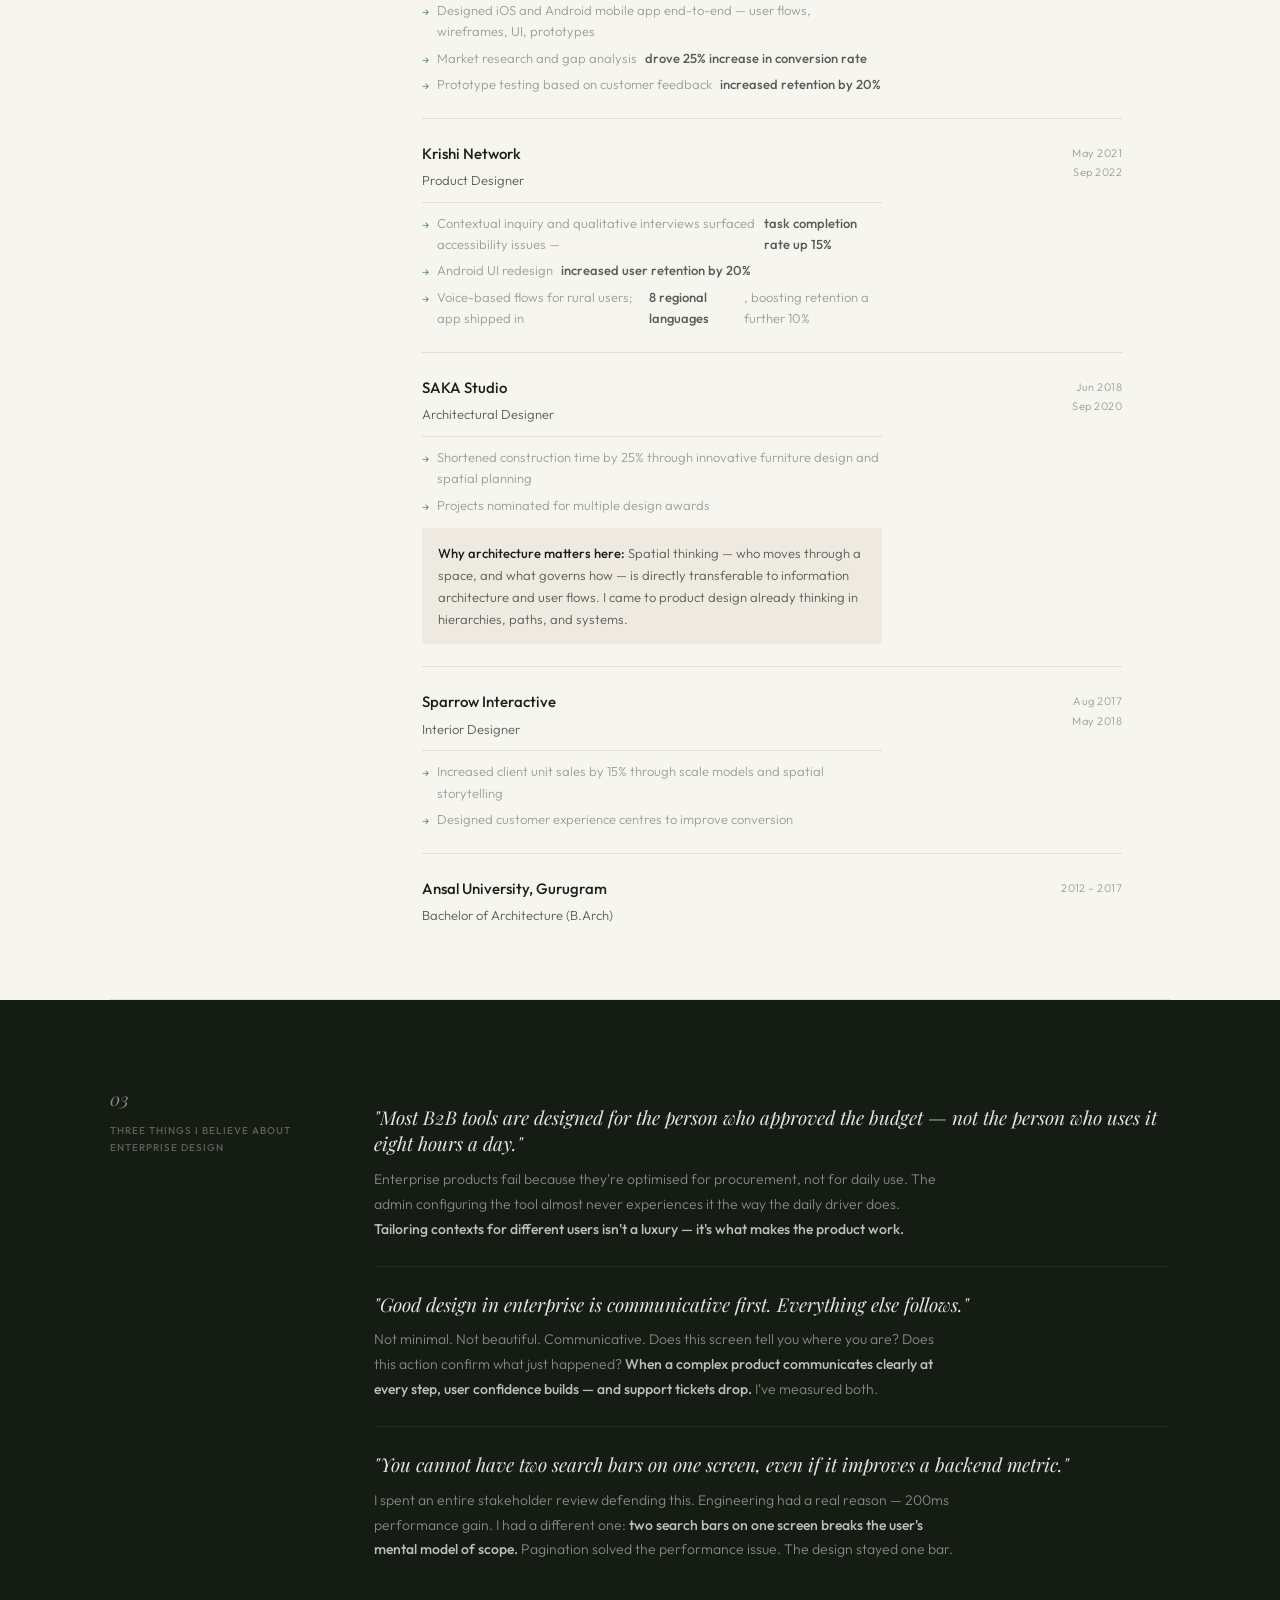
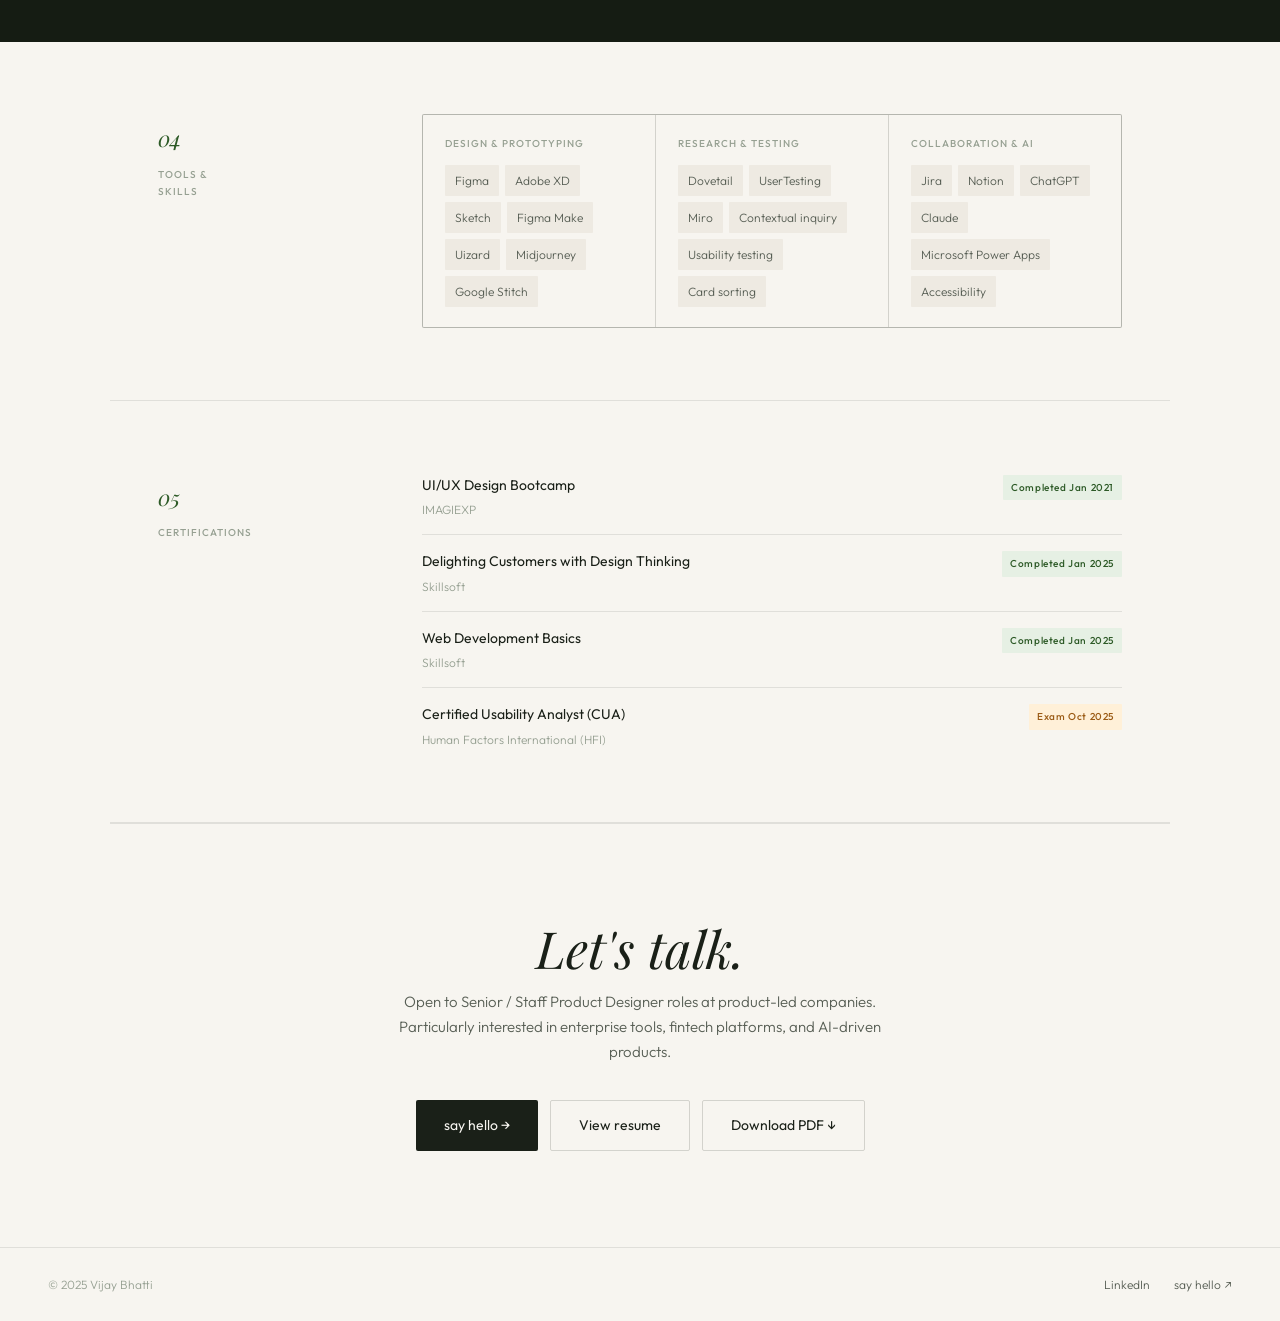
==== commit af345b5e: "Update incident management flow and fix contact email" ====
--- a/about.html
+++ b/about.html
@@ -417,9 +417,9 @@
           <svg viewBox="0 0 24 24"><path d="M20.447 20.452h-3.554v-5.569c0-1.328-.027-3.037-1.852-3.037-1.853 0-2.136 1.445-2.136 2.939v5.667H9.351V9h3.414v1.561h.046c.477-.9 1.637-1.85 3.37-1.85 3.601 0 4.267 2.37 4.267 5.455v6.286zM5.337 7.433a2.062 2.062 0 01-2.063-2.065 2.064 2.064 0 112.063 2.065zm1.782 13.019H3.555V9h3.564v11.452zM22.225 0H1.771C.792 0 0 .774 0 1.729v20.542C0 23.227.792 24 1.771 24h20.451C23.2 24 24 23.227 24 22.271V1.729C24 .774 23.2 0 22.222 0h.003z"/></svg>
           LinkedIn
         </a>
-        <a href="/cdn-cgi/l/email-protection#e89e818289918a80899c9c81d9d1d1daa88f85898184c68b8785" class="id-link">
+        <a href="mailto:vijaybhatti1992@gmail.com" class="id-link">
           <svg viewBox="0 0 24 24"><path d="M20 4H4c-1.1 0-2 .9-2 2v12c0 1.1.9 2 2 2h16c1.1 0 2-.9 2-2V6c0-1.1-.9-2-2-2zm0 4l-8 5-8-5V6l8 5 8-5v2z"/></svg>
-          <span class="__cf_email__" data-cfemail="c7b1aeada6bea5afa6b3b3aef6fefef587a0aaa6aeabe9a4a8aa">[email&#160;protected]</span>
+          vijaybhatti1992@gmail.com
         </a>
         <a href="tel:+919873084113" class="id-link">
           <svg viewBox="0 0 24 24"><path d="M6.62 10.79c1.44 2.83 3.76 5.14 6.59 6.59l2.2-2.2c.27-.27.67-.36 1.02-.24 1.12.37 2.33.57 3.57.57.55 0 1 .45 1 1V20c0 .55-.45 1-1 1-9.39 0-17-7.61-17-17 0-.55.45-1 1-1h3.5c.55 0 1 .45 1 1 0 1.25.2 2.45.57 3.57.11.35.03.74-.25 1.02l-2.2 2.2z"/></svg>
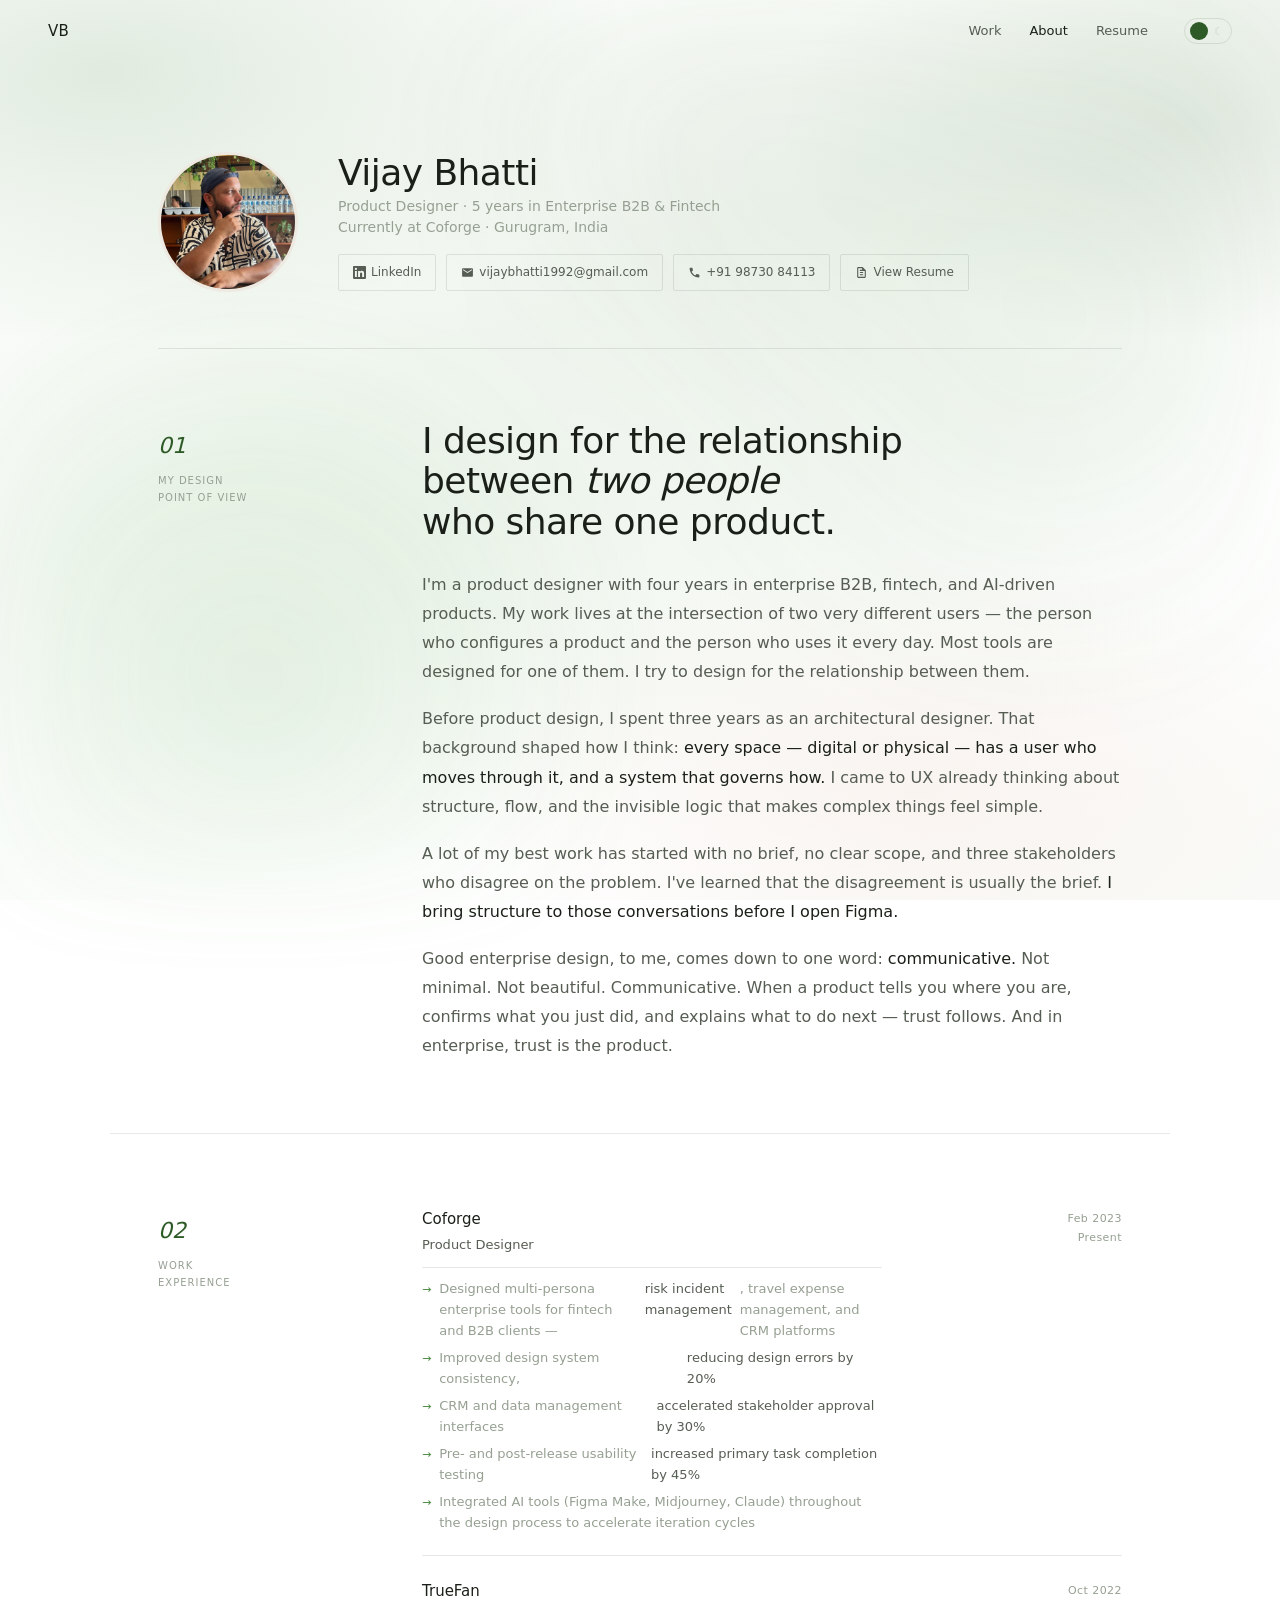
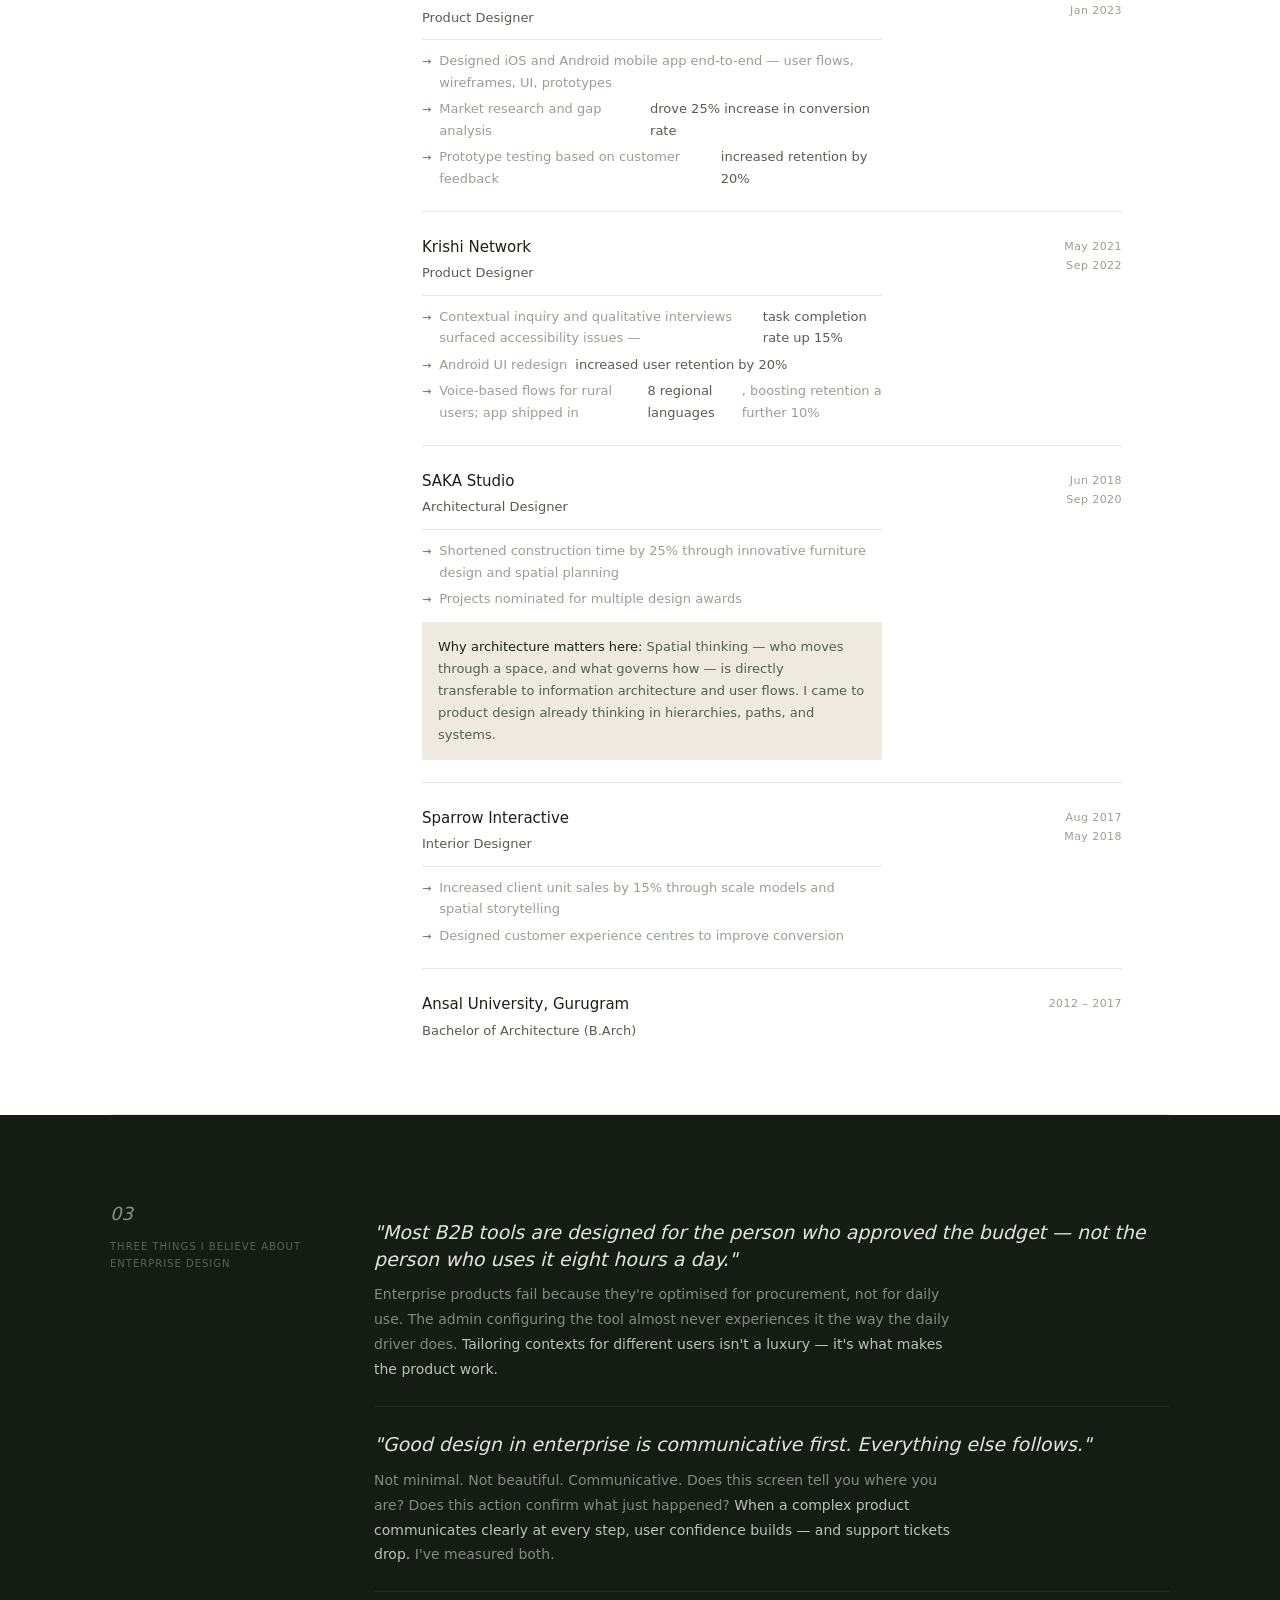
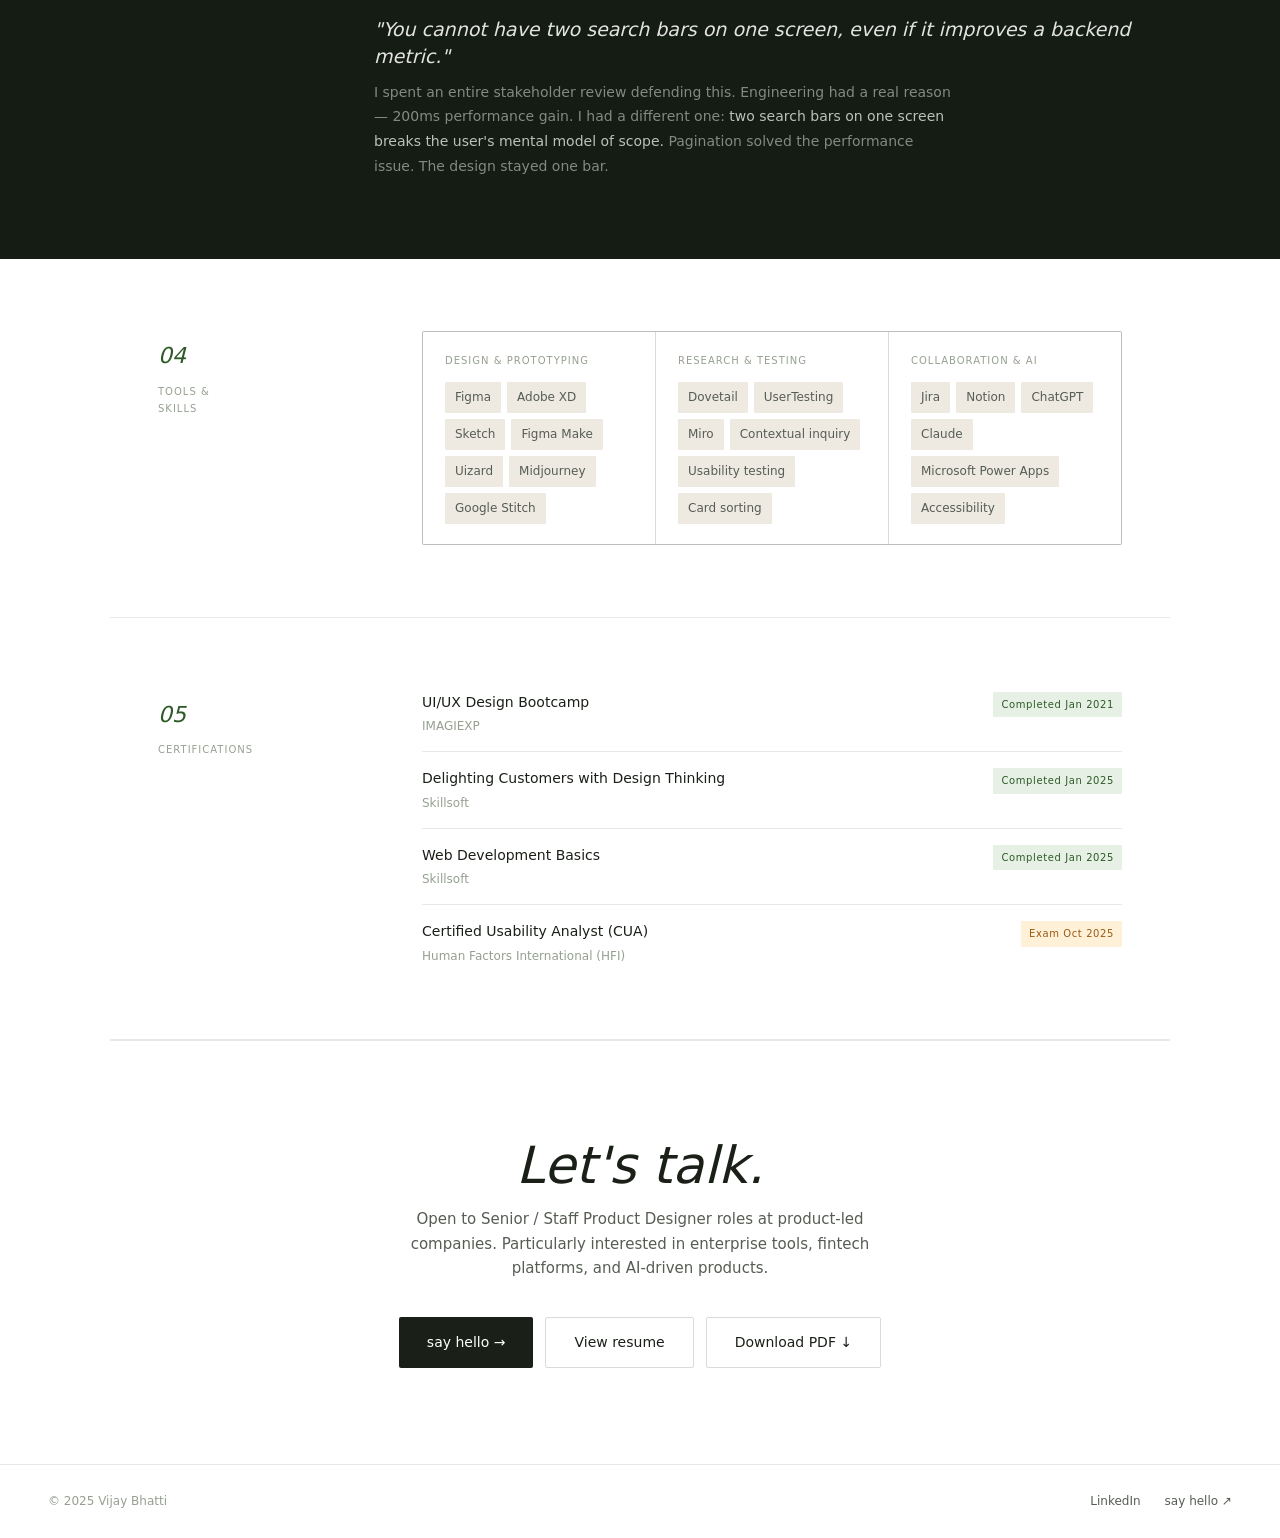
==== commit 9674395d: "Refresh portfolio styling with layered gradients, Segoe UI, and updated content. Add Sui-inspired am" ====
--- a/about.html
+++ b/about.html
@@ -4,24 +4,26 @@
 <meta charset="UTF-8">
 <meta name="viewport" content="width=device-width, initial-scale=1.0">
 <title>About — Vijay Bhatti · Product Designer</title>
-<meta name="description" content="Vijay Bhatti — Product Designer specialising in enterprise B2B and multi-persona products. 4+ years experience. Currently at Coforge.">
-<link rel="preconnect" href="https://fonts.googleapis.com">
-<link rel="preconnect" href="https://fonts.gstatic.com" crossorigin>
-<link href="https://fonts.googleapis.com/css2?family=Playfair+Display:ital,wght@0,400;0,500;1,400;1,500&family=Outfit:wght@300;400;500&display=swap" rel="stylesheet">
+<meta name="description" content="Vijay Bhatti — Product Designer specialising in enterprise B2B and multi-persona products. 5 years experience. Currently at Coforge.">
 <style>
 *,*::before,*::after{box-sizing:border-box;margin:0;padding:0}
 :root{
-  --bg:#F7F5F0;--bg-alt:#EEEAE2;--bg-dark:#151C13;
+  --bg:#FFFFFF;--bg-alt:#EEEAE2;--bg-dark:#151C13;
   --ink:#1A2018;--ink2:#565D53;--ink3:#96A092;
   --g:#2D5A27;--gl:#4A8A42;--gx:#E6F0E4;
   --w:#C4592A;--border:rgba(26,32,24,.10);--bm:rgba(26,32,24,.16);
-  --serif:'Playfair Display',Georgia,serif;--sans:'Outfit',system-ui,sans-serif;--wide:1060px;
-}
-html{scroll-behavior:smooth}
-body{background:var(--bg);color:var(--ink);font-family:var(--sans);font-weight:300;font-size:17px;line-height:1.75;-webkit-font-smoothing:antialiased}
+  --serif:'Segoe UI',system-ui,sans-serif;--sans:'Segoe UI',system-ui,sans-serif;--wide:1060px;
+}
+html{scroll-behavior:smooth;min-height:100%}
+body{position:relative;min-height:100vh;background:var(--bg);color:var(--ink);font-family:var(--sans);font-weight:300;font-size:17px;line-height:1.75;-webkit-font-smoothing:antialiased}
+body::before,body::after{content:"";position:fixed;inset:0;pointer-events:none}
+body::before{z-index:-2;background:radial-gradient(ellipse 72% 52% at 8% 8%,rgba(74,138,66,.16) 0%,transparent 58%),radial-gradient(ellipse 58% 44% at 92% 14%,rgba(45,90,39,.1) 0%,transparent 54%),radial-gradient(ellipse 64% 48% at 72% 88%,rgba(196,89,42,.06) 0%,transparent 56%),radial-gradient(ellipse 80% 60% at 40% 55%,rgba(230,240,228,.55) 0%,transparent 70%),linear-gradient(155deg,#fff 0%,#f6faf5 38%,#fff 72%,#f9fbf8 100%)}
+body::after{z-index:-1;opacity:.78;filter:blur(52px);background:radial-gradient(circle at 20% 75%,rgba(88,170,80,.15) 0%,transparent 32%),radial-gradient(circle at 82% 35%,rgba(74,138,66,.11) 0%,transparent 36%),radial-gradient(circle at 55% 15%,rgba(45,90,39,.08) 0%,transparent 30%)}
+[data-theme="dark"] body::before{background:radial-gradient(ellipse 70% 50% at 12% 12%,rgba(88,170,80,.26) 0%,transparent 58%),radial-gradient(ellipse 60% 42% at 88% 18%,rgba(45,90,39,.32) 0%,transparent 54%),radial-gradient(ellipse 55% 40% at 65% 92%,rgba(112,194,102,.15) 0%,transparent 56%),linear-gradient(165deg,#080d08 0%,#0D1410 45%,#0a100c 100%)}
+[data-theme="dark"] body::after{opacity:.92;background:radial-gradient(circle at 18% 72%,rgba(88,170,80,.18) 0%,transparent 34%),radial-gradient(circle at 82% 48%,rgba(70,130,62,.14) 0%,transparent 38%),radial-gradient(circle at 48% 8%,rgba(112,194,102,.1) 0%,transparent 28%)}
 #prog{position:fixed;top:0;left:0;right:0;z-index:200;height:2px;width:0;background:var(--g);transition:width .08s linear}
 nav{position:fixed;top:0;left:0;right:0;z-index:100;display:flex;align-items:center;justify-content:space-between;padding:18px 48px;border-bottom:1px solid transparent;transition:background .3s,border-color .3s}
-nav.sc{background:rgba(247,245,240,.93);backdrop-filter:blur(14px);border-color:var(--border)}
+nav.sc{background:rgba(255,255,255,.82);backdrop-filter:blur(16px);border-color:var(--border)}
 .nlogo{font-family:var(--serif);font-size:15px;color:var(--ink);text-decoration:none;letter-spacing:.02em}
 .nr{display:flex;align-items:center;gap:28px}
 .nl{font-size:13px;color:var(--ink2);text-decoration:none;transition:color .2s;font-weight:300}
@@ -411,9 +413,9 @@
     </div>
     <div class="id-right">
       <div class="id-name">Vijay Bhatti</div>
-      <div class="id-title">Product Designer · 4+ years in Enterprise B2B &amp; Fintech<br>Currently at Coforge · Gurugram, India</div>
+      <div class="id-title">Product Designer · 5 years in Enterprise B2B &amp; Fintech<br>Currently at Coforge · Gurugram, India</div>
       <div class="id-links">
-        <a href="https://www.linkedin.com/in/vijay-bhatti-4a036782" class="id-link" target="_blank">
+        <a href="https://www.linkedin.com/in/vijay-bhatti-hfi-cua%E2%84%A2-4a036782" class="id-link" target="_blank">
           <svg viewBox="0 0 24 24"><path d="M20.447 20.452h-3.554v-5.569c0-1.328-.027-3.037-1.852-3.037-1.853 0-2.136 1.445-2.136 2.939v5.667H9.351V9h3.414v1.561h.046c.477-.9 1.637-1.85 3.37-1.85 3.601 0 4.267 2.37 4.267 5.455v6.286zM5.337 7.433a2.062 2.062 0 01-2.063-2.065 2.064 2.064 0 112.063 2.065zm1.782 13.019H3.555V9h3.564v11.452zM22.225 0H1.771C.792 0 0 .774 0 1.729v20.542C0 23.227.792 24 1.771 24h20.451C23.2 24 24 23.227 24 22.271V1.729C24 .774 23.2 0 22.222 0h.003z"/></svg>
           LinkedIn
         </a>
@@ -616,7 +618,7 @@
 <footer>
   <span class="fc">© 2025 Vijay Bhatti</span>
   <div class="flinks">
-    <a href="https://www.linkedin.com/in/vijay-bhatti-4a036782" class="fa" target="_blank">LinkedIn</a>
+    <a href="https://www.linkedin.com/in/vijay-bhatti-hfi-cua%E2%84%A2-4a036782" class="fa" target="_blank">LinkedIn</a>
     <a href="/cdn-cgi/l/email-protection#74021d1e150d161c1500001d454d4d46341319151d185a171b19" class="fa">say hello ↗</a>
   </div>
 </footer>
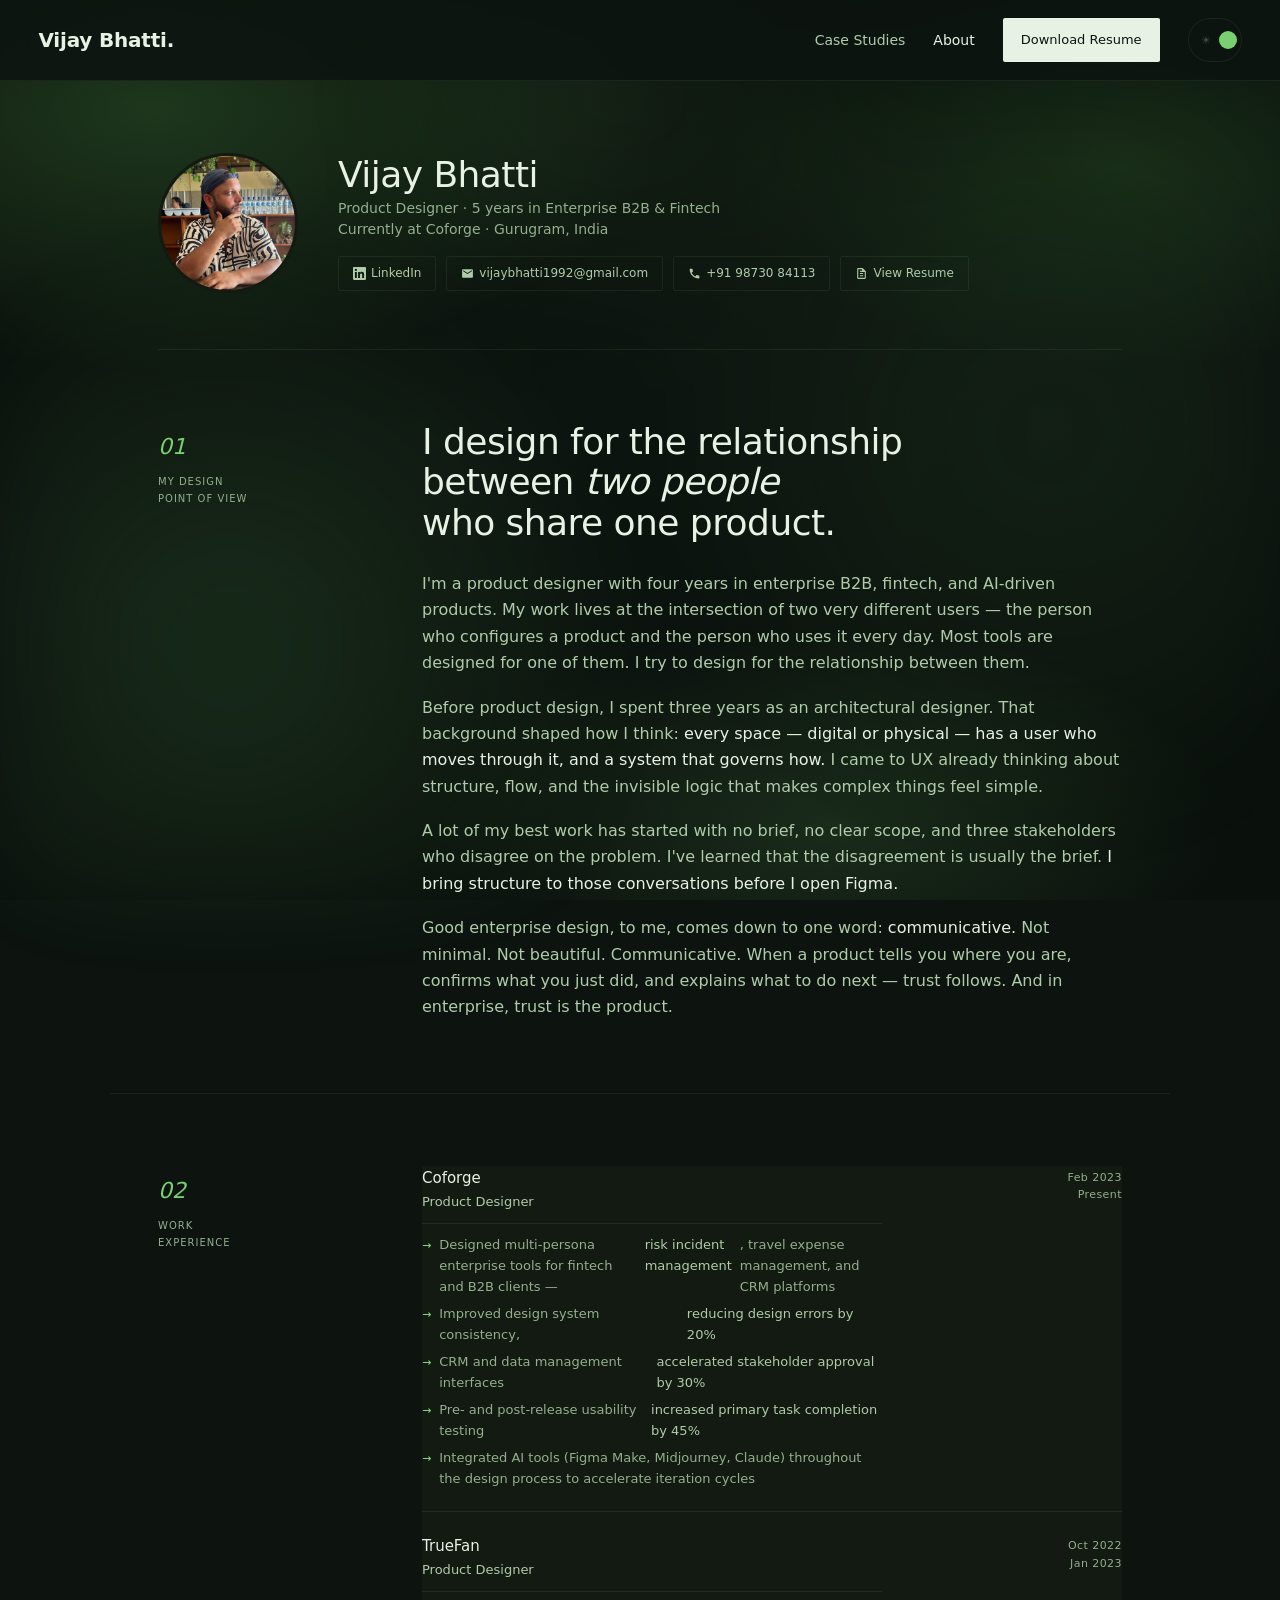
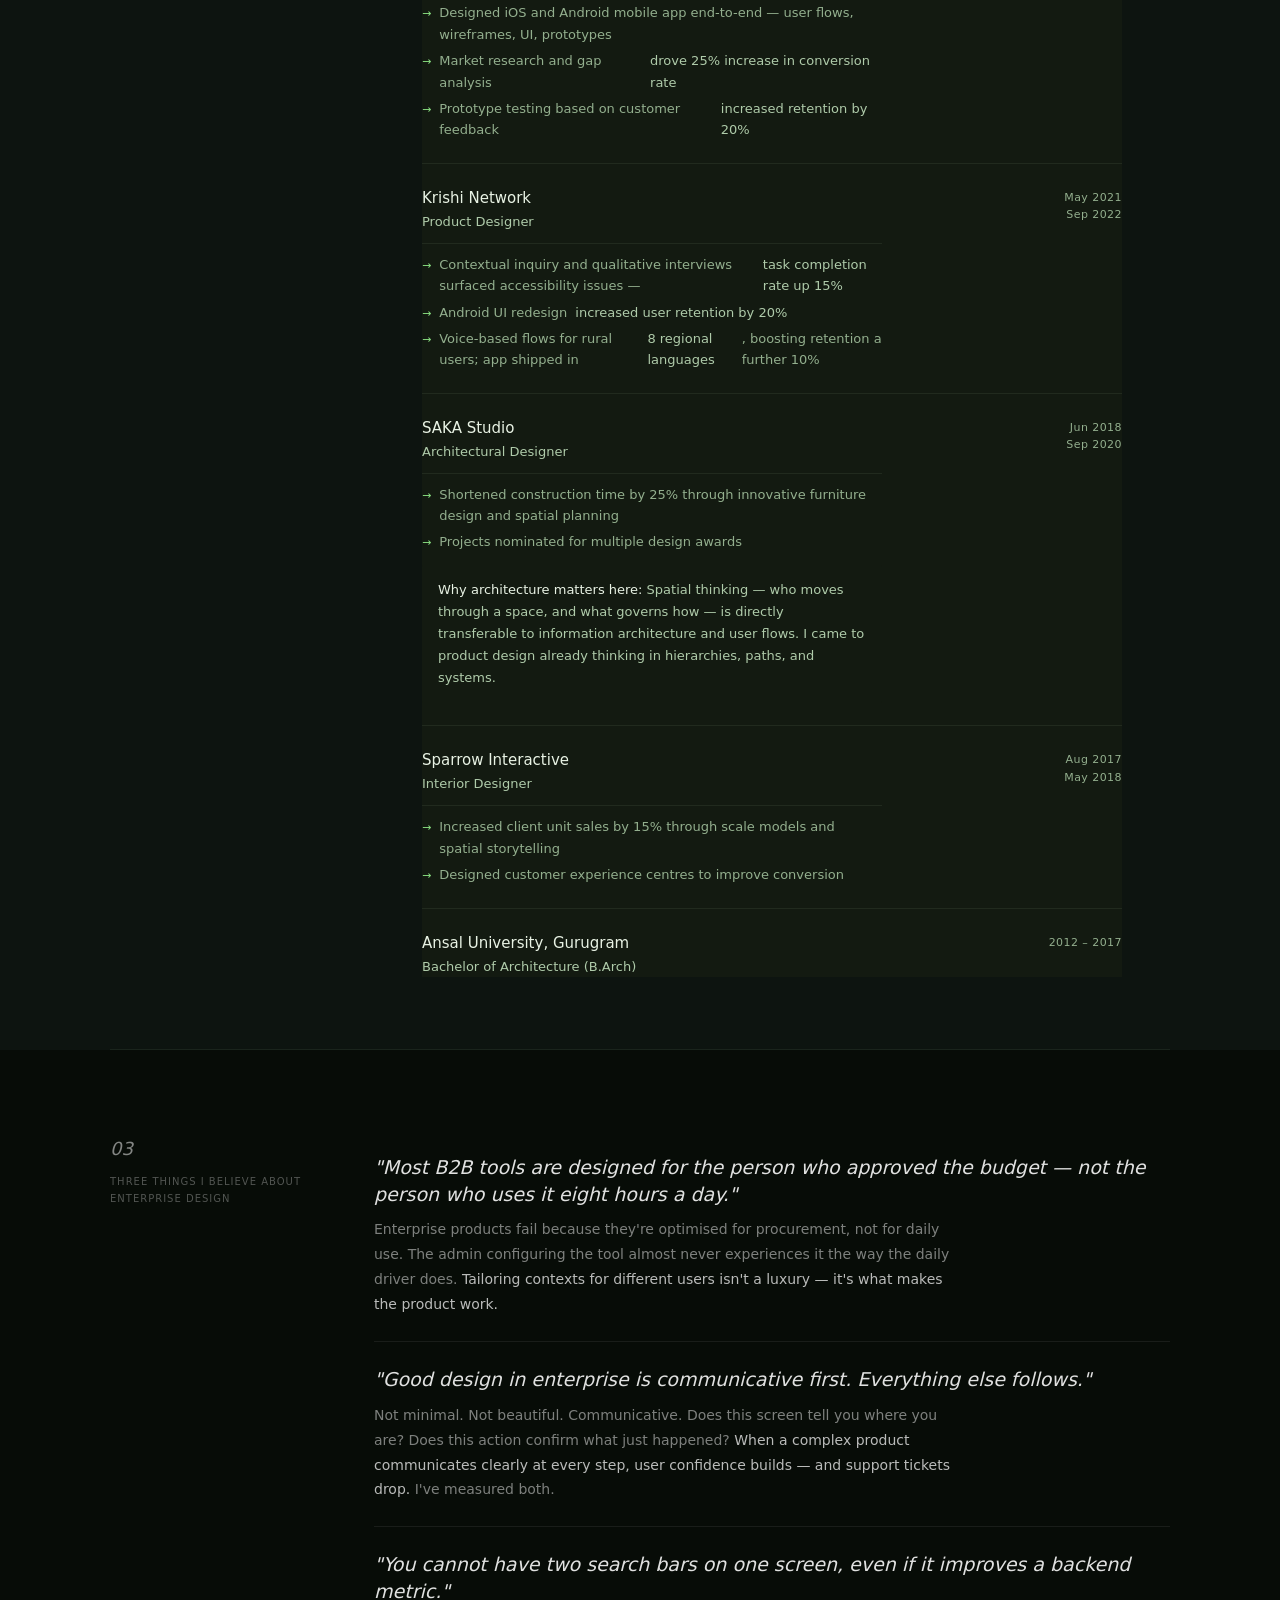
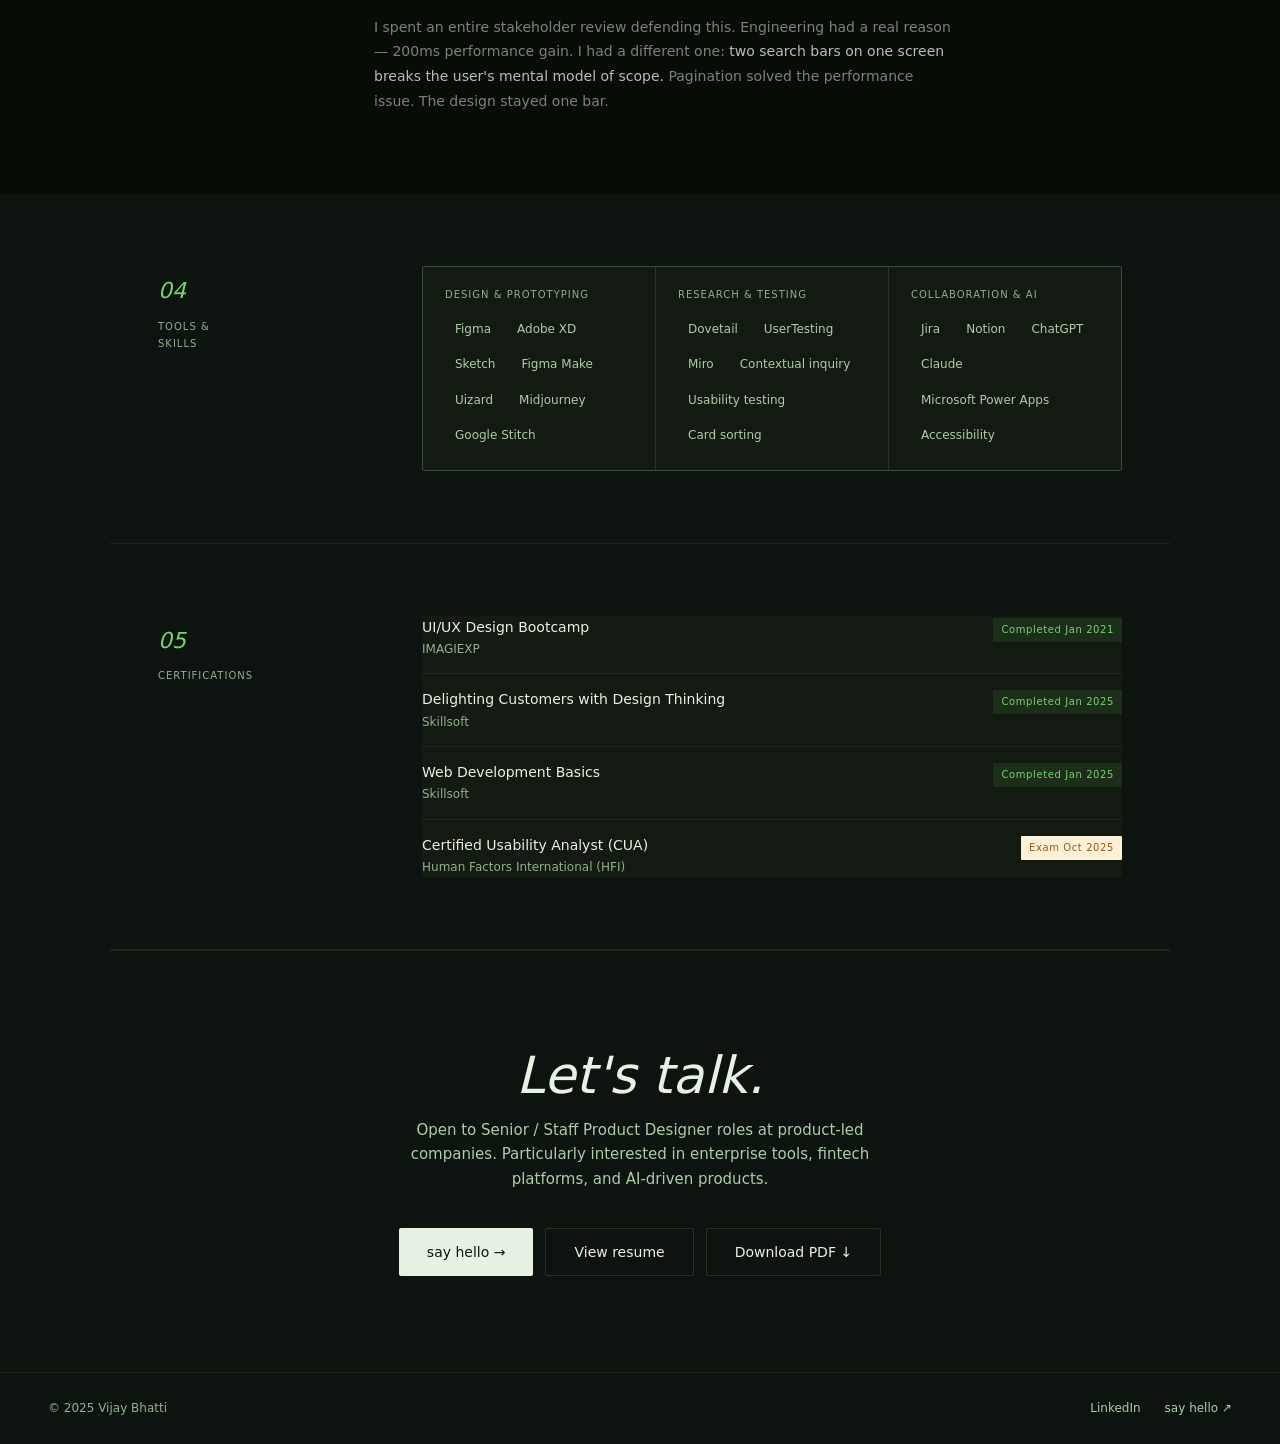
==== commit 6e9c86df: "Portfolio refresh: FDS theme, nav, layout, and case studies - FDS theme/dark mode, icon fixes, and g" ====
--- a/about.html
+++ b/about.html
@@ -9,27 +9,20 @@
 *,*::before,*::after{box-sizing:border-box;margin:0;padding:0}
 :root{
   --bg:#FFFFFF;--bg-alt:#EEEAE2;--bg-dark:#151C13;
-  --ink:#1A2018;--ink2:#565D53;--ink3:#96A092;
-  --g:#2D5A27;--gl:#4A8A42;--gx:#E6F0E4;
+  --ink:#1A2018;--ink2:#3F463D;--ink3:#4F574E;
+  --g:#1E4A1C;--gl:#4A8A42;--gx:#E6F0E4;
   --w:#C4592A;--border:rgba(26,32,24,.10);--bm:rgba(26,32,24,.16);
   --serif:'Segoe UI',system-ui,sans-serif;--sans:'Segoe UI',system-ui,sans-serif;--wide:1060px;
 }
 html{scroll-behavior:smooth;min-height:100%}
-body{position:relative;min-height:100vh;background:var(--bg);color:var(--ink);font-family:var(--sans);font-weight:300;font-size:17px;line-height:1.75;-webkit-font-smoothing:antialiased}
+body{position:relative;min-height:100vh;background:var(--bg);color:var(--ink);font-family:var(--sans);font-weight:400;font-size:16px;line-height:1.6;-webkit-font-smoothing:antialiased}
 body::before,body::after{content:"";position:fixed;inset:0;pointer-events:none}
 body::before{z-index:-2;background:radial-gradient(ellipse 72% 52% at 8% 8%,rgba(74,138,66,.16) 0%,transparent 58%),radial-gradient(ellipse 58% 44% at 92% 14%,rgba(45,90,39,.1) 0%,transparent 54%),radial-gradient(ellipse 64% 48% at 72% 88%,rgba(196,89,42,.06) 0%,transparent 56%),radial-gradient(ellipse 80% 60% at 40% 55%,rgba(230,240,228,.55) 0%,transparent 70%),linear-gradient(155deg,#fff 0%,#f6faf5 38%,#fff 72%,#f9fbf8 100%)}
 body::after{z-index:-1;opacity:.78;filter:blur(52px);background:radial-gradient(circle at 20% 75%,rgba(88,170,80,.15) 0%,transparent 32%),radial-gradient(circle at 82% 35%,rgba(74,138,66,.11) 0%,transparent 36%),radial-gradient(circle at 55% 15%,rgba(45,90,39,.08) 0%,transparent 30%)}
 [data-theme="dark"] body::before{background:radial-gradient(ellipse 70% 50% at 12% 12%,rgba(88,170,80,.26) 0%,transparent 58%),radial-gradient(ellipse 60% 42% at 88% 18%,rgba(45,90,39,.32) 0%,transparent 54%),radial-gradient(ellipse 55% 40% at 65% 92%,rgba(112,194,102,.15) 0%,transparent 56%),linear-gradient(165deg,#080d08 0%,#0D1410 45%,#0a100c 100%)}
 [data-theme="dark"] body::after{opacity:.92;background:radial-gradient(circle at 18% 72%,rgba(88,170,80,.18) 0%,transparent 34%),radial-gradient(circle at 82% 48%,rgba(70,130,62,.14) 0%,transparent 38%),radial-gradient(circle at 48% 8%,rgba(112,194,102,.1) 0%,transparent 28%)}
 #prog{position:fixed;top:0;left:0;right:0;z-index:200;height:2px;width:0;background:var(--g);transition:width .08s linear}
-nav{position:fixed;top:0;left:0;right:0;z-index:100;display:flex;align-items:center;justify-content:space-between;padding:18px 48px;border-bottom:1px solid transparent;transition:background .3s,border-color .3s}
-nav.sc{background:rgba(255,255,255,.82);backdrop-filter:blur(16px);border-color:var(--border)}
-.nlogo{font-family:var(--serif);font-size:15px;color:var(--ink);text-decoration:none;letter-spacing:.02em}
-.nr{display:flex;align-items:center;gap:28px}
-.nl{font-size:13px;color:var(--ink2);text-decoration:none;transition:color .2s;font-weight:300}
-.nl:hover{color:var(--ink)}
-.nl.active{color:var(--ink);font-weight:500}
-p{font-size:16px;line-height:1.82;color:var(--ink2);margin-bottom:18px}
+p{font-size:16px;line-height:1.6;color:var(--ink2);margin-bottom:18px}
 p strong{color:var(--ink);font-weight:500}
 p:last-child{margin-bottom:0}
 footer{border-top:1px solid var(--border);padding:26px 48px;display:flex;justify-content:space-between;align-items:center}
@@ -40,7 +33,7 @@
 @keyframes fu{from{opacity:0;transform:translateY(14px)}to{opacity:1;transform:none}}
 
 /* ── HERO ── */
-.a-hero{padding:152px 48px 0;max-width:var(--wide);margin:0 auto}
+.a-hero{padding:72px 48px 0;max-width:var(--wide);margin:0 auto}
 
 /* Photo + identity top strip */
 .identity-strip{display:grid;grid-template-columns:auto 1fr;gap:40px;align-items:center;padding-bottom:56px;border-bottom:1px solid var(--border);opacity:0;animation:fu .7s ease .1s forwards}
@@ -143,10 +136,10 @@
   --bg:     #0D1410;
   --bg-alt: #131A11;
   --bg-dark:#070C07;
-  --ink:    #D8E8D2;
-  --ink2:   #7A9E74;
-  --ink3:   #3E5C3A;
-  --g:      #58AA50;
+  --ink:    #E8F2E4;
+  --ink2:   #AFCBAA;
+  --ink3:   #93AF8E;
+  --g:      #78D070;
   --gl:     #70C266;
   --gx:     rgba(88,170,80,.13);
   --w:      #D87860;
@@ -239,57 +232,6 @@
 [data-theme="dark"] .wc { background: var(--bg); }
 [data-theme="dark"] .wc-ph { background: var(--bg-alt); }
 [data-theme="dark"] .wc:hover { background: var(--bg-alt); }
-/* Theme toggle button */
-.theme-toggle {
-  background: none;
-  border: 1px solid var(--border);
-  border-radius: 50px;
-  cursor: pointer;
-  display: flex;
-  align-items: center;
-  gap: 0;
-  padding: 5px 10px;
-  transition: border-color .2s, background .2s;
-  margin-left: 4px;
-  position: relative;
-  width: 52px;
-  height: 28px;
-  flex-shrink: 0;
-  overflow: hidden;
-}
-.theme-toggle:hover { border-color: var(--bm); background: var(--gx); }
-.theme-toggle-track {
-  position: absolute;
-  inset: 0;
-  display: flex;
-  align-items: center;
-  justify-content: space-between;
-  padding: 0 7px;
-}
-.theme-toggle-thumb {
-  position: absolute;
-  width: 18px;
-  height: 18px;
-  border-radius: 50%;
-  background: var(--g);
-  top: 50%;
-  transform: translateY(-50%);
-  left: 5px;
-  transition: left .25s cubic-bezier(.4,0,.2,1), background .2s;
-}
-[data-theme="dark"] .theme-toggle-thumb {
-  left: 27px;
-  background: var(--g);
-}
-.tt-sun, .tt-moon {
-  font-size: 12px;
-  line-height: 1;
-  transition: opacity .2s;
-}
-.tt-sun  { opacity: 1; color: var(--ink3); }
-.tt-moon { opacity: .4; color: var(--ink3); }
-[data-theme="dark"] .tt-sun  { opacity: .4; }
-[data-theme="dark"] .tt-moon { opacity: 1; }
 
 /* ─── PHYSICS CURSOR BALL ─── */
 #cursor-ball {
@@ -317,8 +259,8 @@
 /* ─── DARK THEME VARIABLES ─── */
 [data-theme="dark"]{
   --bg:#0D1410;--bg-alt:#131A11;--bg-dark:#070C07;
-  --ink:#D8E8D2;--ink2:#7A9E74;--ink3:#3E5C3A;
-  --g:#58AA50;--gl:#70C266;--gx:rgba(88,170,80,.13);
+  --ink:#E8F2E4;--ink2:#AFCBAA;--ink3:#93AF8E;
+  --g:#78D070;--gl:#8AE082;--gx:rgba(88,170,80,.13);
   --w:#D87860;--border:rgba(188,228,180,.08);--bm:rgba(188,228,180,.14);
 }
 [data-theme="dark"] body{color-scheme:dark}
@@ -350,29 +292,6 @@
 [data-theme="dark"] .wf,[data-theme="dark"] .wc-card{background:#111811}
 [data-theme="dark"] .wf-bar{background:#0D1510}
 [data-theme="dark"] .wf-thead,[data-theme="dark"] .wf-sidebar-comments{background:rgba(88,170,80,.08)}
-/* theme toggle */
-.theme-toggle{
-  background:none;border:1px solid var(--border);border-radius:50px;
-  cursor:pointer;padding:0;margin-left:8px;
-  position:relative;width:48px;height:26px;flex-shrink:0;
-  transition:border-color .2s,background .2s;overflow:hidden;
-}
-.theme-toggle:hover{border-color:var(--bm);background:var(--gx)}
-.tt-track{
-  position:absolute;inset:0;display:flex;
-  align-items:center;justify-content:space-between;padding:0 6px;
-}
-.tt-sun,.tt-moon{font-size:11px;line-height:1;transition:opacity .2s;user-select:none}
-.tt-sun{color:#C4960A;opacity:1}
-.tt-moon{color:var(--ink3);opacity:.35}
-[data-theme="dark"] .tt-sun{opacity:.35}
-[data-theme="dark"] .tt-moon{opacity:1;color:#9AC0E0}
-.tt-thumb{
-  position:absolute;width:18px;height:18px;border-radius:50%;
-  background:var(--g);top:50%;transform:translateY(-50%);
-  left:4px;transition:left .25s cubic-bezier(.4,0,.2,1),background .2s;
-}
-[data-theme="dark"] .tt-thumb{left:26px}
 /* cursor ball */
 #vb-ball{
   position:fixed;top:0;left:0;width:13px;height:13px;border-radius:50%;
@@ -385,28 +304,45 @@
 #vb-ball.big{width:26px;height:26px;opacity:.22;box-shadow:0 0 0 7px var(--gx)}
 @media(pointer:coarse){#vb-ball{display:none!important}}
 </style>
+<link rel="stylesheet" href="site-a11y.css">
+<link rel="stylesheet" href="site-nav.css">
 </head>
 <body>
+<a class="skip-link" href="#main">Skip to content</a>
 <div id="prog"></div>
 
 <nav id="nav">
-  <a href="index.html" class="nlogo">VB</a>
-  <div class="nr">
-    <a href="index.html" class="nl">Work</a>
+  <a href="index.html" class="nlogo">Vijay Bhatti.</a>
+  <div class="nav-bar-actions">
+    <a href="VijayBhatti_Resume.pdf" class="btn-resume nav-resume-out" download="VijayBhatti_Resume.pdf">Download Resume</a>
+    <button type="button" class="nav-toggle" id="nav-toggle" aria-expanded="false" aria-controls="nav-menu" aria-label="Open menu">
+      <span class="nav-toggle-icon" aria-hidden="true">
+        <span class="nav-toggle-bar"></span>
+        <span class="nav-toggle-bar"></span>
+        <span class="nav-toggle-bar"></span>
+      </span>
+    </button>
+  </div>
+  <div class="nr" id="nav-menu" role="navigation" aria-label="Main">
+    <a href="index.html#case-studies" class="nl">Case Studies</a>
     <a href="about.html" class="nl active">About</a>
-    <a href="resume.html" class="nl">Resume</a>
-  <button class="theme-toggle" id="theme-toggle" aria-label="Toggle dark mode" onclick="toggleTheme()">
-    <div class="theme-toggle-track">
-      <span class="tt-sun">☀</span>
-      <span class="tt-moon">☾</span>
-    </div>
-    <div class="theme-toggle-thumb"></div>
-  </button>
-  </div>
+    <a href="VijayBhatti_Resume.pdf" class="btn-resume nav-resume-in" download="VijayBhatti_Resume.pdf">Download Resume</a>
+    <div class="nav-menu-theme">
+      <span class="nav-theme-label" id="nav-theme-label">Theme</span>
+      <button class="theme-toggle" id="theme-toggle" aria-labelledby="nav-theme-label" aria-label="Toggle dark mode" onclick="toggleTheme()">
+        <div class="theme-toggle-track">
+          <span class="tt-sun">☀</span>
+          <span class="tt-moon">☾</span>
+        </div>
+        <div class="theme-toggle-thumb"></div>
+      </button>
+    </div>
+  </div>
+  <button type="button" class="nav-backdrop" id="nav-backdrop" aria-hidden="true" tabindex="-1"></button>
 </nav>
 
 <!-- IDENTITY STRIP -->
-<section class="a-hero">
+<section class="a-hero" id="main">
   <div class="identity-strip">
     <div class="avatar">
       <img src="[data-uri]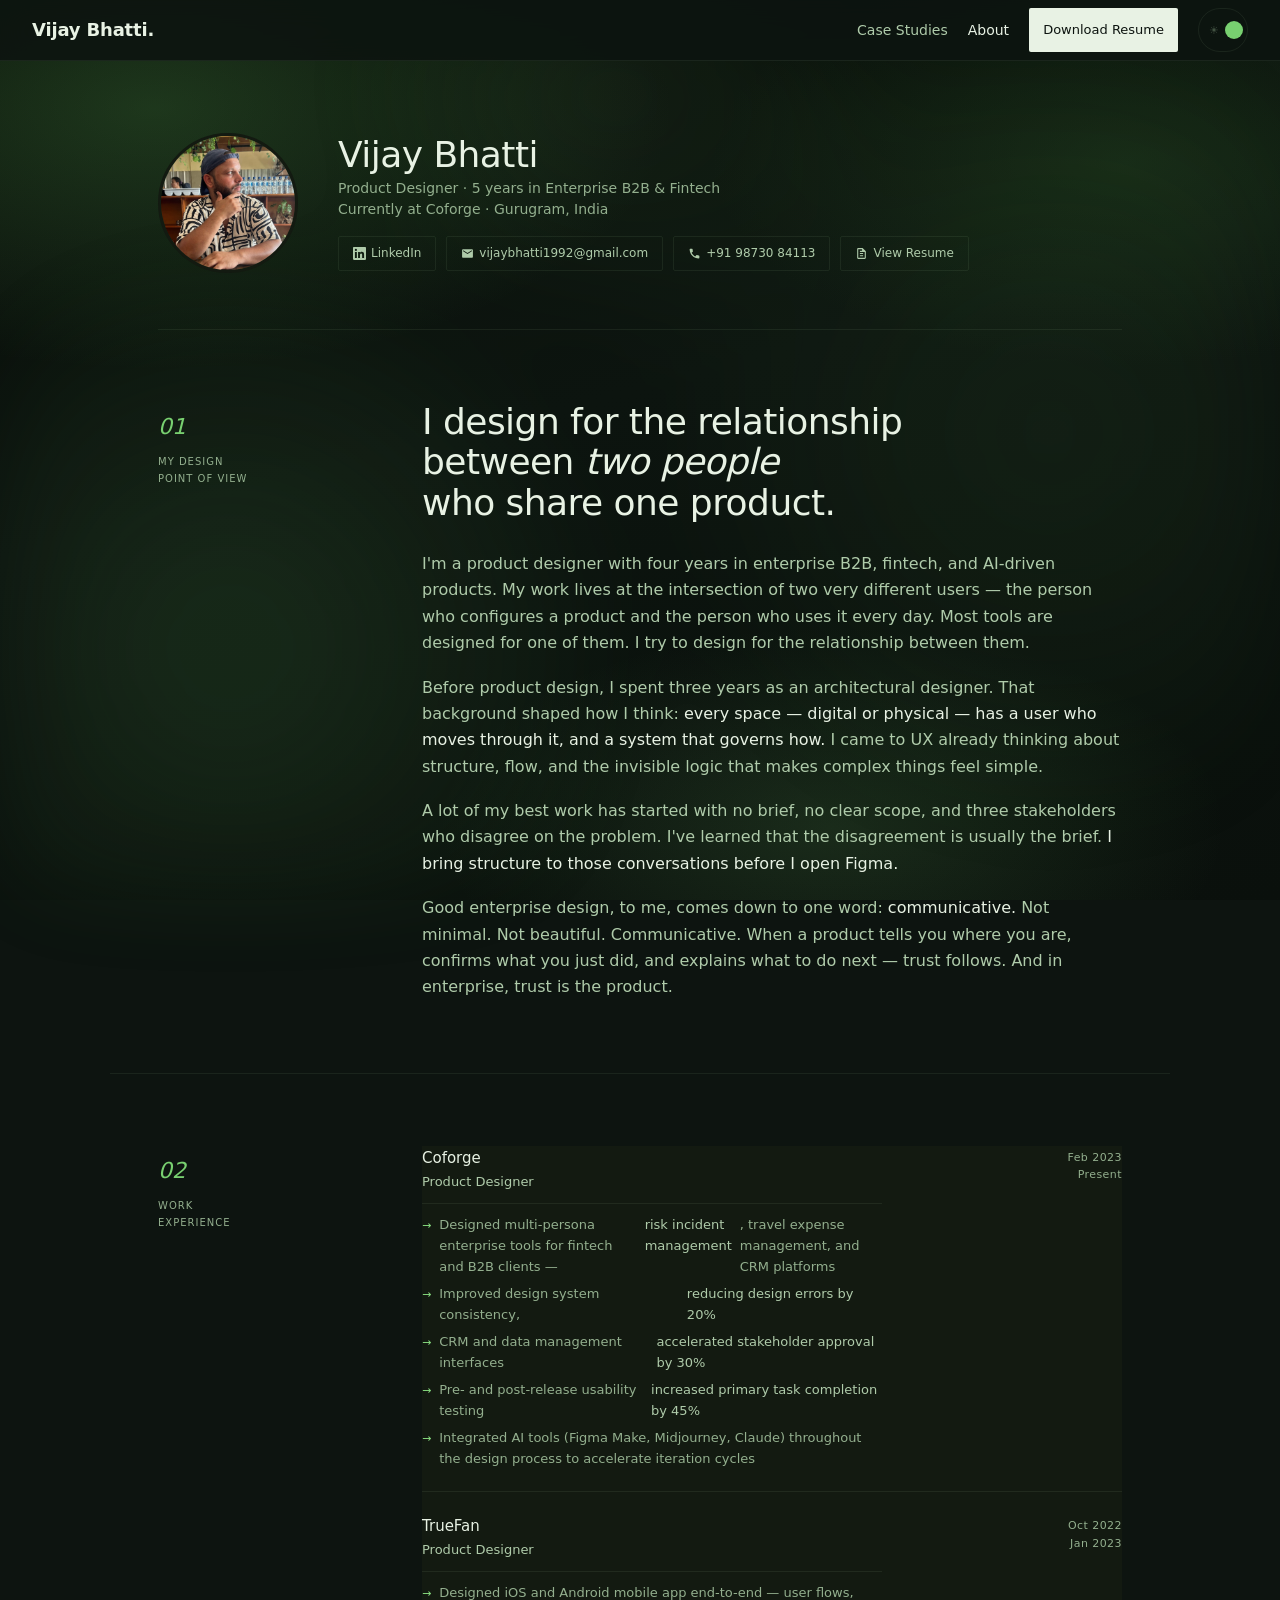
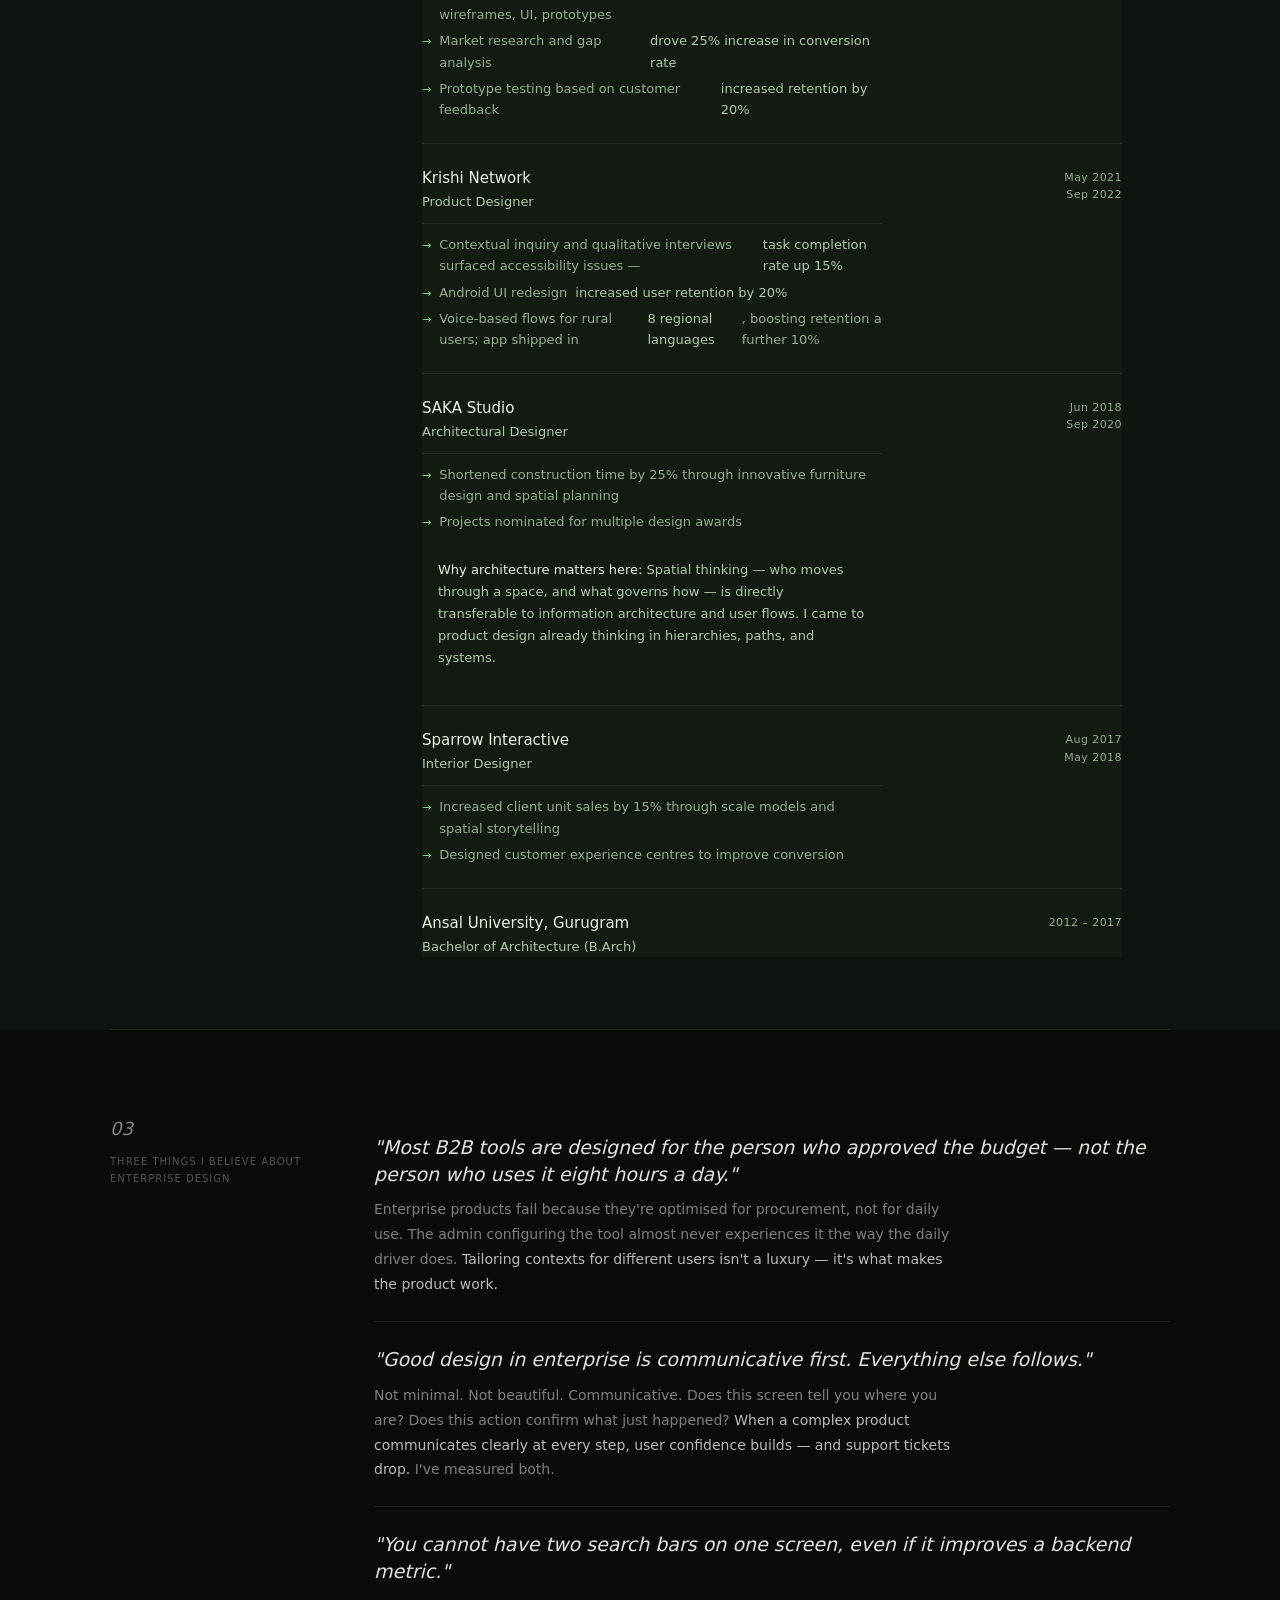
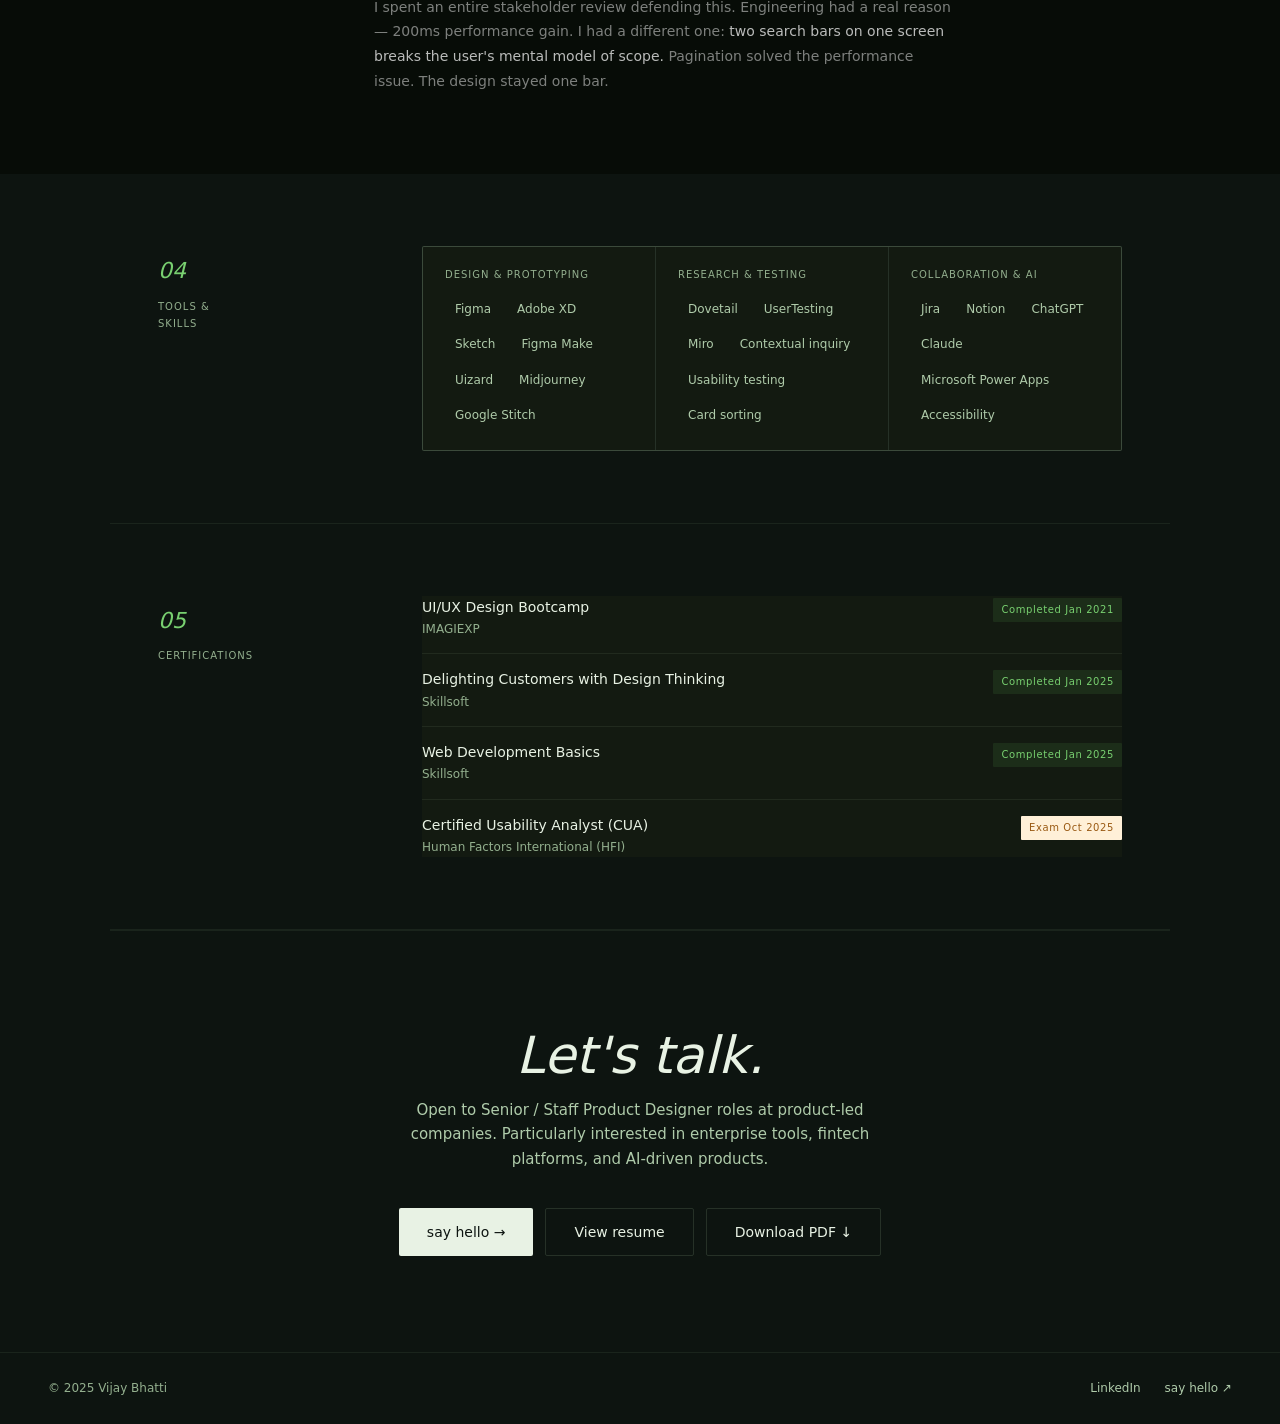
==== commit 6b9cc0b8: "Reduce shared nav height and centralize styles; TMS mobile 2-column grid. Move --nav-h and tighter n" ====
--- a/about.html
+++ b/about.html
@@ -118,7 +118,6 @@
 .btn-s:hover{border-color:var(--ink)}
 
 @media(max-width:760px){
-  nav{padding:16px 20px}
   .a-hero{padding:130px 20px 0}
   .identity-strip{grid-template-columns:1fr;gap:24px;text-align:center}
   .id-links{justify-content:center}
--- a/site-nav.css
+++ b/site-nav.css
@@ -1,4 +1,5 @@
 /* Shared site navigation — consistent across all portfolio pages */
+:root{--nav-h:60px}
 nav{
   position:sticky;
   top:0;
@@ -6,8 +7,8 @@
   display:flex;
   align-items:center;
   justify-content:space-between;
-  gap:24px;
-  padding:18px clamp(16px,3vw,40px);
+  gap:16px;
+  padding:8px clamp(12px,2.5vw,32px);
   background:rgba(255,255,255,.88);
   backdrop-filter:blur(14px);
   border-bottom:1px solid var(--border);
@@ -16,14 +17,14 @@
 [data-theme="dark"] nav{background:rgba(13,20,16,.9)}
 .nlogo{
   font-family:var(--serif,'Segoe UI',system-ui,sans-serif);
-  font-size:20px;
+  font-size:18px;
   font-weight:600;
   color:var(--ink);
   text-decoration:none;
   letter-spacing:-.01em;
   flex-shrink:0;
 }
-.nr{display:flex;align-items:center;gap:28px;flex-wrap:wrap}
+.nr{display:flex;align-items:center;gap:20px;flex-wrap:wrap}
 .nl{
   font-size:14px;
   color:var(--ink2);
@@ -35,7 +36,7 @@
 .btn-resume{
   display:inline-flex;
   align-items:center;
-  padding:10px 18px;
+  padding:8px 14px;
   background:var(--ink);
   color:var(--bg);
   font-size:13px;
@@ -52,10 +53,10 @@
   cursor:pointer;
   display:flex;
   align-items:center;
-  padding:5px 10px;
+  padding:4px 8px;
   position:relative;
-  width:54px;
-  height:28px;
+  width:50px;
+  height:26px;
   flex-shrink:0;
 }
 .theme-toggle:hover{border-color:var(--bm);background:var(--gx)}
@@ -132,20 +133,20 @@
 
 @media(max-width:768px){
   nav{
-    --nav-mobile-h:60px;
-    padding:10px 16px;
-    gap:12px;
-  }
-  .nlogo{font-size:17px}
+    --nav-mobile-h:56px;
+    padding:6px 12px;
+    gap:8px;
+  }
+  .nlogo{font-size:16px}
   .nav-bar-actions{
     display:flex;
     align-items:center;
-    gap:8px;
+    gap:6px;
     margin-left:auto;
   }
   .nav-resume-out{
     display:inline-flex;
-    padding:8px 12px;
+    padding:6px 10px;
     font-size:11px;
     white-space:nowrap;
   }
@@ -209,5 +210,5 @@
 }
 
 @media(max-width:560px){
-  .nav-resume-out{padding:8px 10px;font-size:10px}
-}
+  .nav-resume-out{padding:6px 8px;font-size:10px}
+}
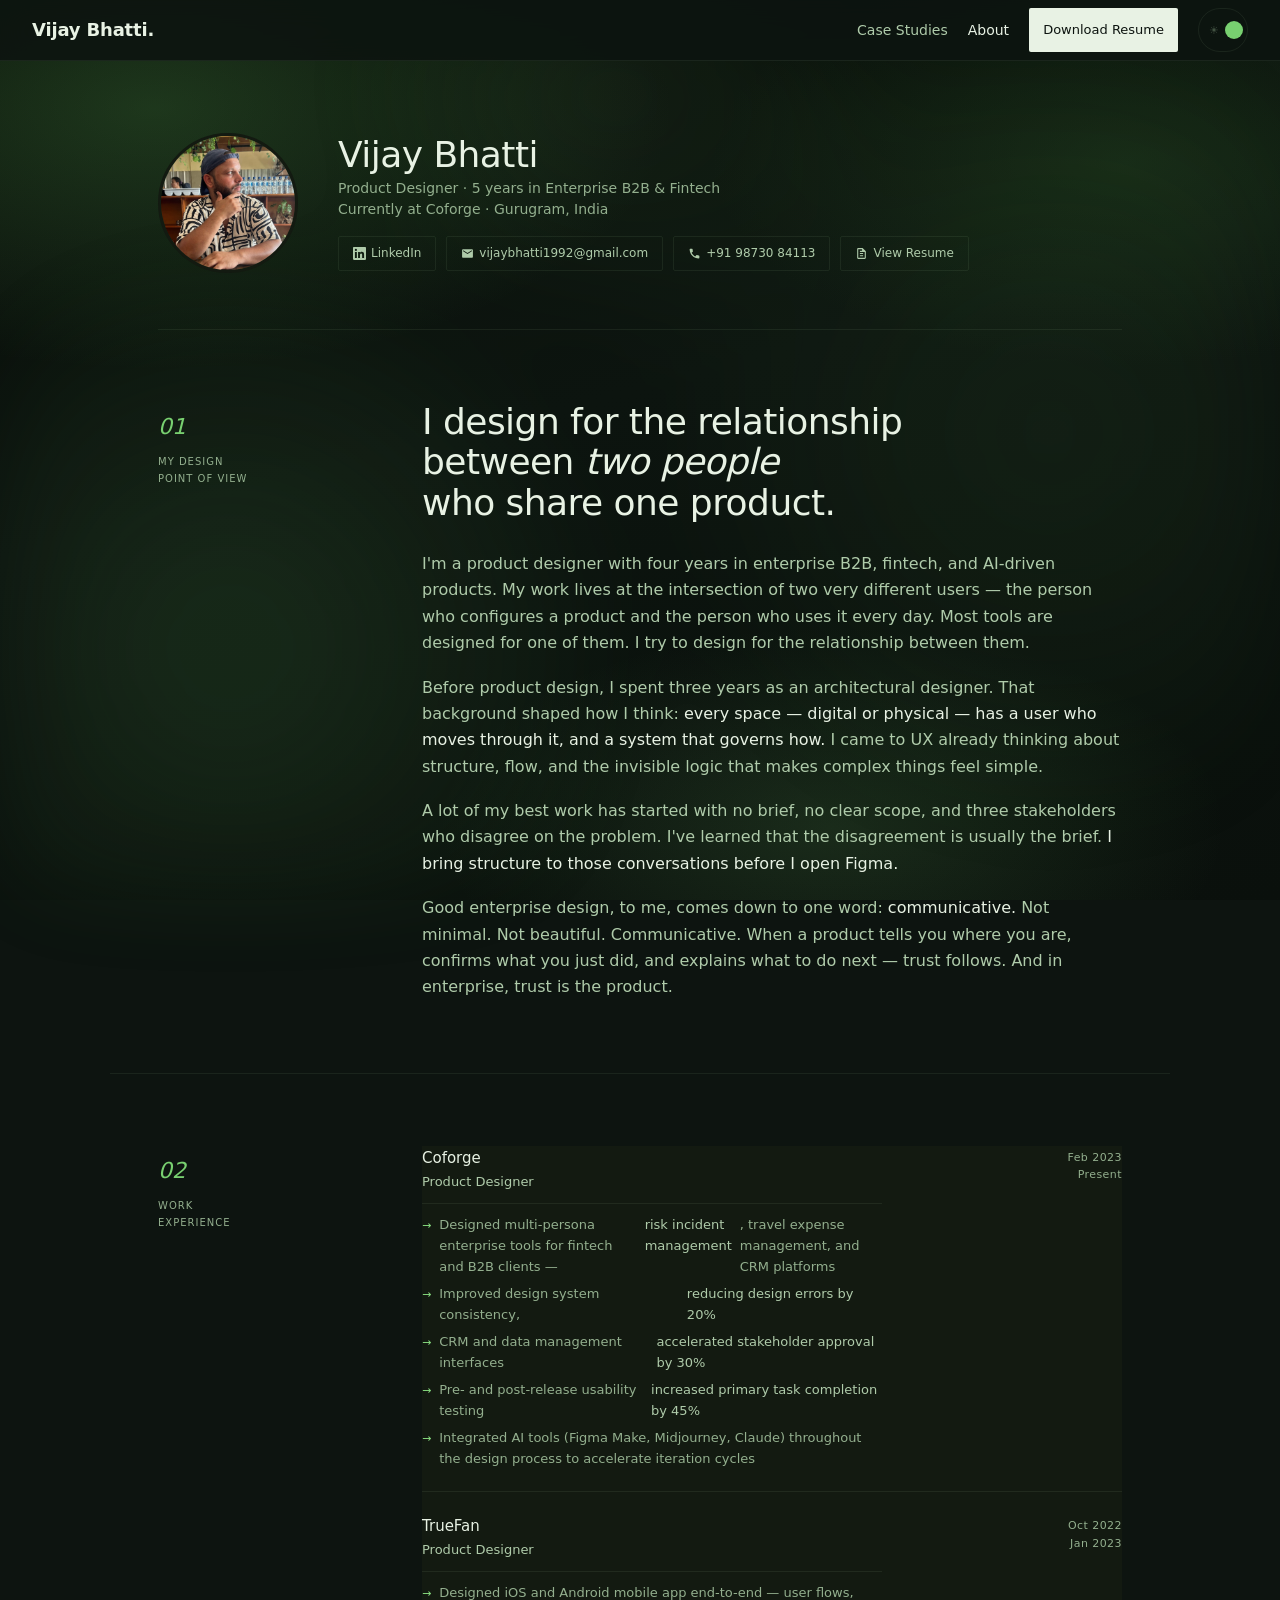
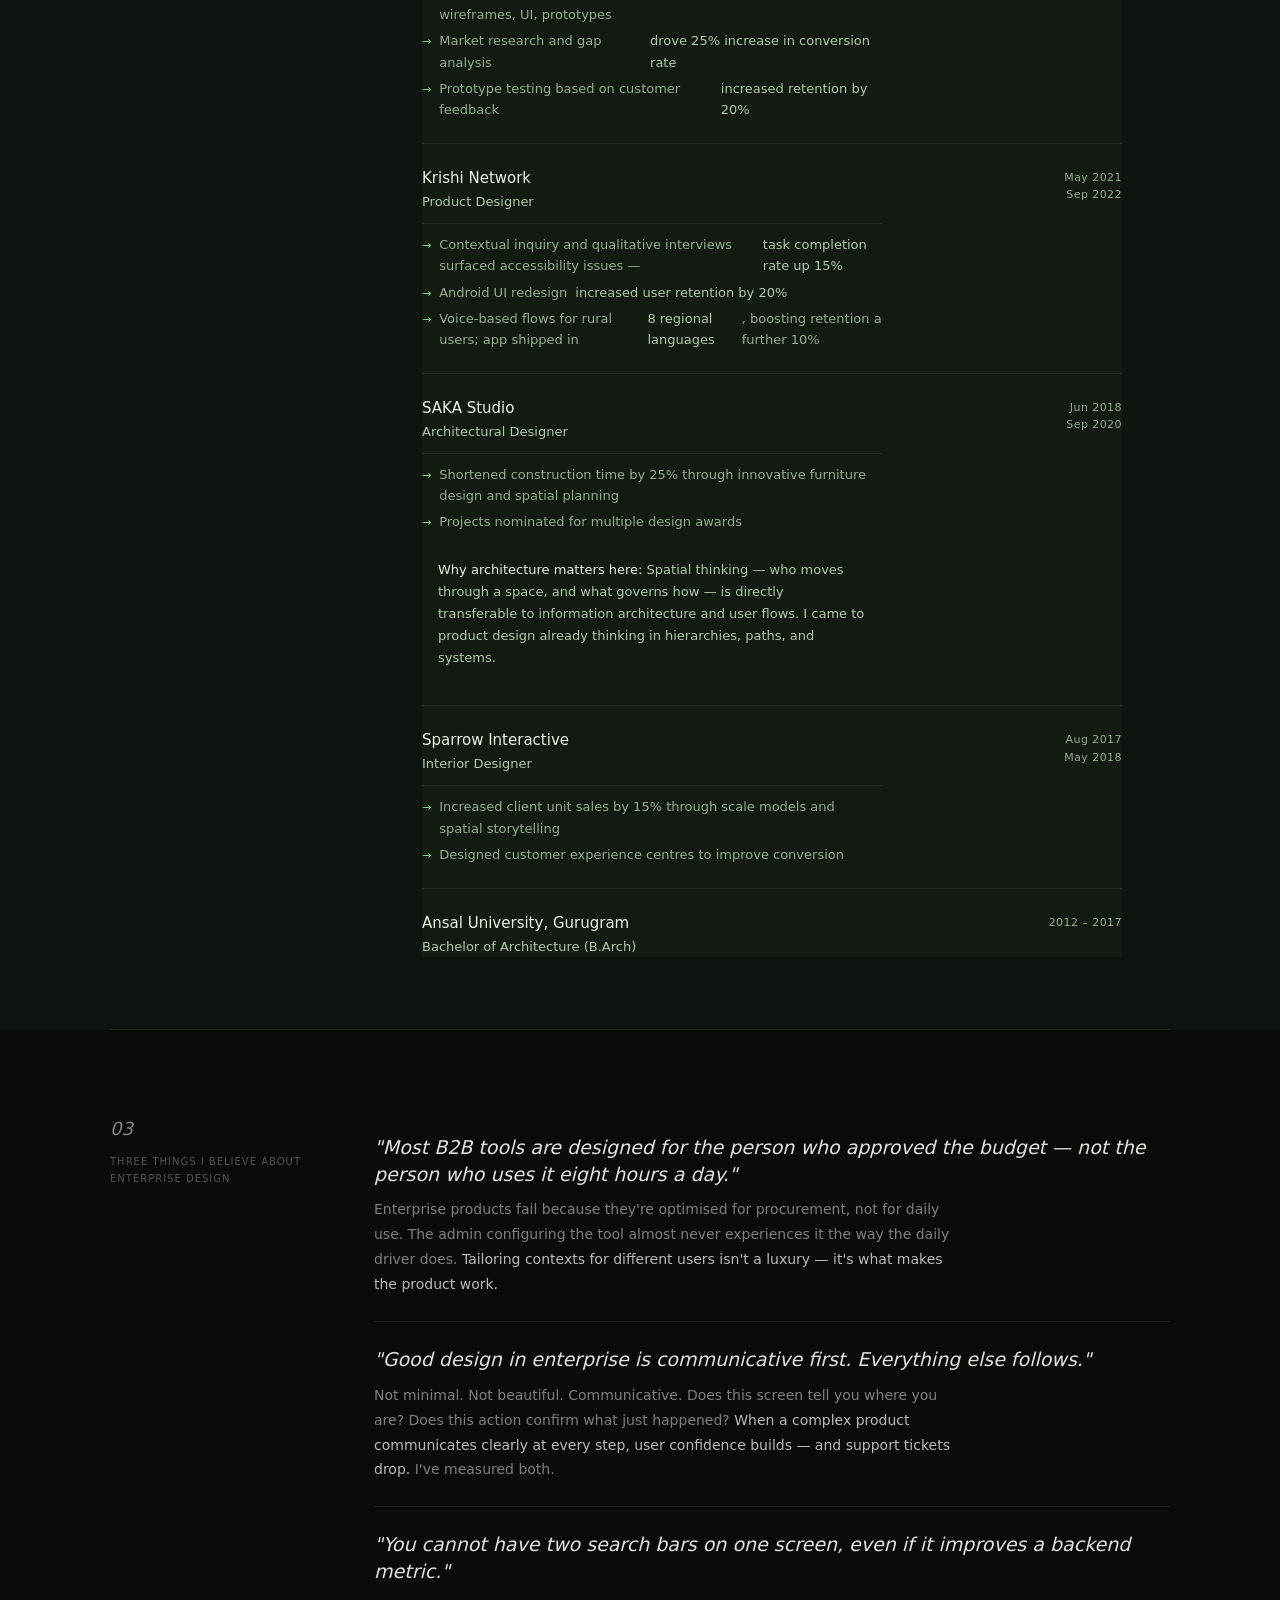
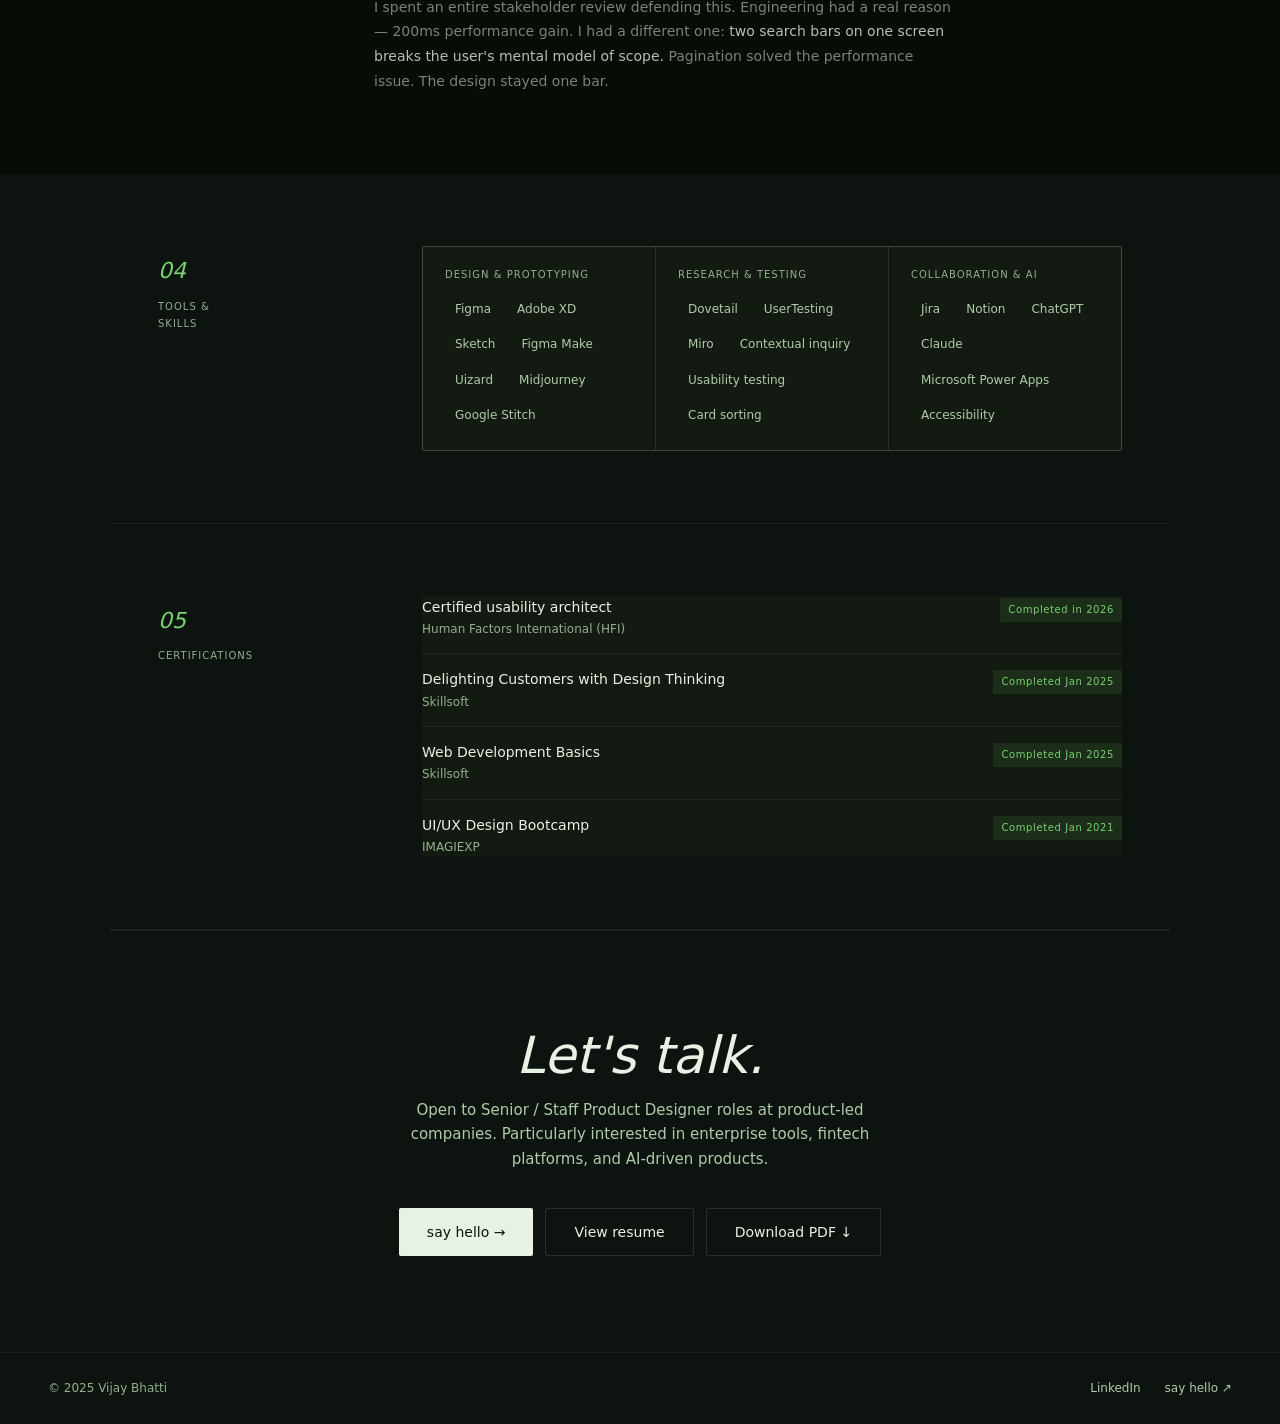
==== commit 3d45a5e5: "Fix contact mailto links, TMS live images, and certifications. Replace broken email-protection URLs " ====
--- a/about.html
+++ b/about.html
@@ -521,8 +521,8 @@
   <div class="sec-label"><span>05</span>Certifications</div>
   <div class="cert-list">
     <div class="cert-item">
-      <div><div class="cert-name">UI/UX Design Bootcamp</div><div class="cert-org">IMAGIEXP</div></div>
-      <div class="cert-badge done">Completed Jan 2021</div>
+      <div><div class="cert-name">Certified usability architect</div><div class="cert-org">Human Factors International (HFI)</div></div>
+      <div class="cert-badge done">Completed in 2026</div>
     </div>
     <div class="cert-item">
       <div><div class="cert-name">Delighting Customers with Design Thinking</div><div class="cert-org">Skillsoft</div></div>
@@ -533,8 +533,8 @@
       <div class="cert-badge done">Completed Jan 2025</div>
     </div>
     <div class="cert-item">
-      <div><div class="cert-name">Certified Usability Analyst (CUA)</div><div class="cert-org">Human Factors International (HFI)</div></div>
-      <div class="cert-badge prog">Exam Oct 2025</div>
+      <div><div class="cert-name">UI/UX Design Bootcamp</div><div class="cert-org">IMAGIEXP</div></div>
+      <div class="cert-badge done">Completed Jan 2021</div>
     </div>
   </div>
 </div>
@@ -544,7 +544,7 @@
   <h2 class="cta-h">Let's talk.</h2>
   <p class="cta-sub">Open to Senior / Staff Product Designer roles at product-led companies. Particularly interested in enterprise tools, fintech platforms, and AI-driven products.</p>
   <div class="cta-btns">
-    <a href="/cdn-cgi/l/email-protection#35435c5f544c575d5441415c040c0c07755258545c591b565a58" class="btn-p">say hello →</a>
+    <a href="mailto:vijaybhatti1992@gmail.com" class="btn-p">say hello →</a>
     <a href="resume.html" class="btn-s">View resume</a>
     <a href="VijayBhatti_Resume.pdf" class="btn-s" download="VijayBhatti_Resume.pdf">Download PDF ↓</a>
   </div>
@@ -554,7 +554,7 @@
   <span class="fc">© 2025 Vijay Bhatti</span>
   <div class="flinks">
     <a href="https://www.linkedin.com/in/vijay-bhatti-hfi-cua%E2%84%A2-4a036782" class="fa" target="_blank">LinkedIn</a>
-    <a href="/cdn-cgi/l/email-protection#74021d1e150d161c1500001d454d4d46341319151d185a171b19" class="fa">say hello ↗</a>
+    <a href="mailto:vijaybhatti1992@gmail.com" class="fa">say hello ↗</a>
   </div>
 </footer>
 <script>
